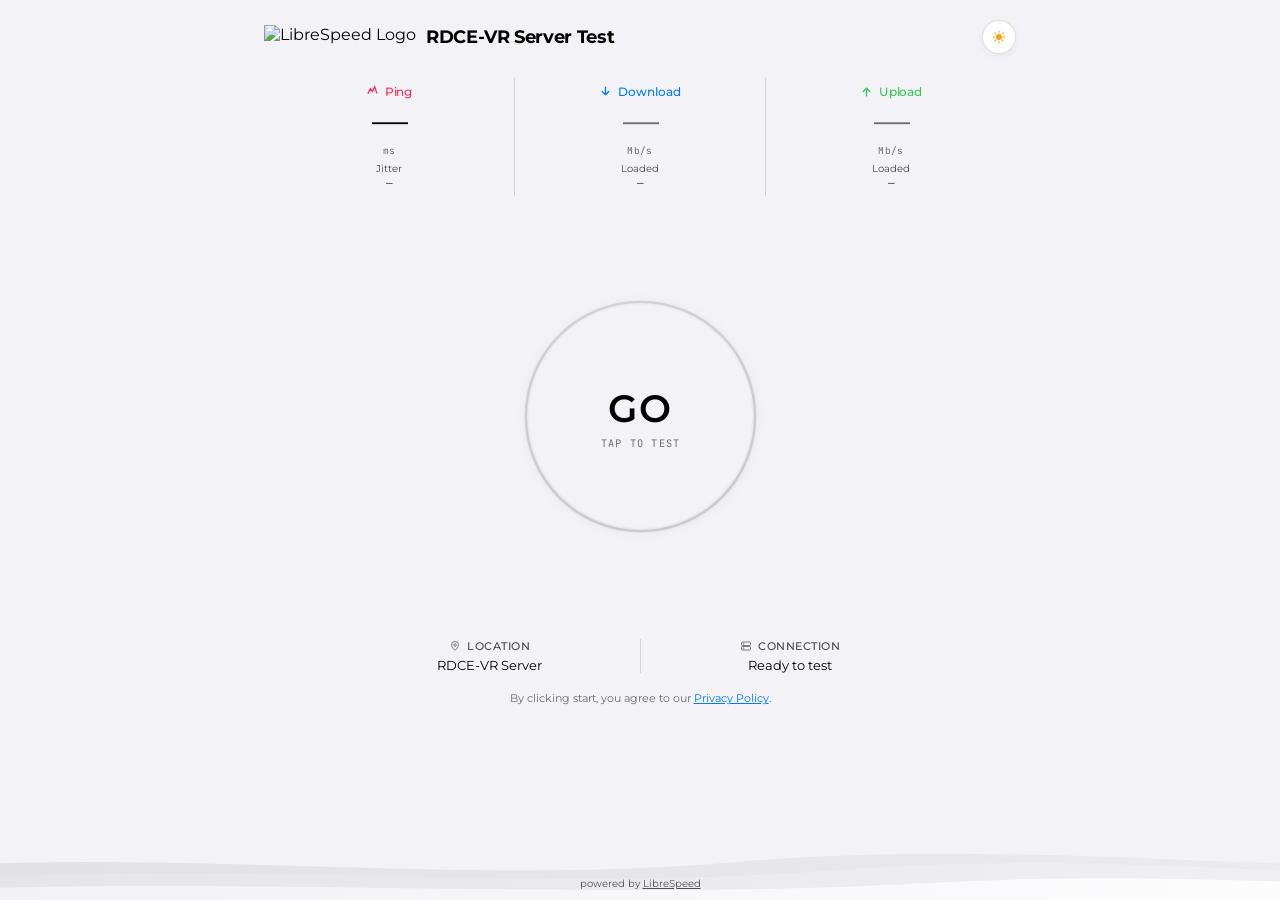
==== index_librespeed.html @ 26c85272 "added backend/ prefix to fallback server endpoints and updated Nginx php location regex to support b" ====
<!DOCTYPE html>
<html lang="en" data-theme="dark">
<head>
<meta charset="UTF-8">
<meta name="viewport" content="width=device-width, initial-scale=1.0">
<title>RDCE-VR Server Test</title>
<!-- LibreSpeed Core Library -->
<script type="text/javascript" src="speedtest.js"></script>
<script type="text/javascript">
  // Set this to load the server list from another location if needed
  var SPEEDTEST_SERVERS = "server-list.json";
</script>
<link rel="stylesheet" type="text/css" href="styling/results_animation.css" />
<script src="https://cdnjs.cloudflare.com/ajax/libs/html2canvas/1.4.1/html2canvas.min.js"></script>
</head>
<body>

<div class="app-container">

  <!-- Stacks elements tightly at the top -->
  <div class="main-content">

    <div class="brand">
      <div class="brand-title-wrap">
        <img src="images/logo.svg" alt="LibreSpeed Logo" id="brandLogo" style="height: 24px; vertical-align: middle;" />
        <h1>RDCE-VR Server Test</h1>
      </div>
      <div style="margin-left: auto; display: flex; align-items: center;">
        <label for="themeToggleCheckbox" class="toggle">
          <input type="checkbox" class="input" id="themeToggleCheckbox" style="display:none;" />
          <div class="icon icon--moon">
            <svg xmlns="http://www.w3.org/2000/svg" viewBox="0 0 24 24" fill="currentColor" width="16" height="16">
              <path fill-rule="evenodd" d="M9.528 1.718a.75.75 0 01.162.819A8.97 8.97 0 009 6a9 9 0 009 9 8.97 8.97 0 003.463-.69.75.75 0 01.981.98 10.503 10.503 0 01-9.694 6.46c-5.799 0-10.5-4.701-10.5-10.5 0-4.368 2.667-8.112 6.46-9.694a.75.75 0 01.818.162z" clip-rule="evenodd"></path>
            </svg>
          </div>
          <div class="icon icon--sun">
            <svg xmlns="http://www.w3.org/2000/svg" viewBox="0 0 24 24" fill="currentColor" width="16" height="16">
              <path d="M12 2.25a.75.75 0 01.75.75v2.25a.75.75 0 01-1.5 0V3a.75.75 0 01.75-.75zM7.5 12a4.5 4.5 0 119 0 4.5 4.5 0 01-9 0zM18.894 6.166a.75.75 0 00-1.06-1.06l-1.591 1.59a.75.75 0 101.06 1.061l1.591-1.59zM21.75 12a.75.75 0 01-.75.75h-2.25a.75.75 0 010-1.5H21a.75.75 0 01.75.75zM17.834 18.894a.75.75 0 001.06-1.06l-1.59-1.591a.75.75 0 10-1.061 1.06l1.59 1.591zM12 18a.75.75 0 01.75.75V21a.75.75 0 01-1.5 0v-2.25A.75.75 0 0112 18zM7.758 17.303a.75.75 0 00-1.06-1.06l-1.591 1.59a.75.75 0 001.06 1.061l1.591-1.59zM6 12a.75.75 0 01-.75.75H3a.75.75 0 010-1.5h2.25A.75.75 0 016 12zM6.697 7.757a.75.75 0 001.06-1.06l-1.59-1.591a.75.75 0 00-1.061 1.06l1.59 1.591z"></path>
            </svg>
          </div>
        </label>
      </div>
    </div>

    <div class="server-selector-container">
      <div class="server-selector" id="serverSelector">
        <div class="server-chosen" id="serverChosen">
          <svg viewBox="0 0 24 24" fill="none" stroke="currentColor" stroke-width="2" style="width:14px; height:14px;"><rect x="2" y="2" width="20" height="8" rx="2"/><rect x="2" y="14" width="20" height="8" rx="2"/><line x1="6" y1="6" x2="6.01" y2="6"/><line x1="6" y1="18" x2="6.01" y2="18"/></svg>
          <span id="selectedServerName">Locating servers...</span>
          <svg viewBox="0 0 24 24" fill="none" stroke="currentColor" stroke-width="2" style="width:12px; height:12px; margin-left:auto; transition: transform 0.2s;" id="chevron"><polyline points="6 9 12 15 18 9"/></svg>
        </div>
        <ul class="server-list" id="serverList" style="display:none;"></ul>
      </div>
    </div>

    <div class="stats-row">
      <div class="stat-col ping" id="statPing">
        <div class="stat-label">
          <svg viewBox="0 0 24 24" fill="none" stroke="currentColor" stroke-width="2.4" stroke-linecap="round"><path d="M4 15l4-8 4 5 4-9 4 12"/></svg>
          Ping
        </div>
        <div class="stat-value" id="pingVal">—</div>
        <div class="stat-unit">ms</div>
        <div class="stat-sub">Jitter<span id="jitterVal" style="display:block; margin-top:2px;">—</span></div>
      </div>
      <div class="stat-col download" id="statDown">
        <div class="stat-label">
          <svg viewBox="0 0 24 24" fill="none" stroke="currentColor" stroke-width="2.4" stroke-linecap="round" stroke-linejoin="round"><path d="M12 4v13M6 12l6 6 6-6"/></svg>
          Download
        </div>
        <div class="stat-value pending" id="downVal">—</div>
        <div class="stat-unit">Mb/s</div>
        <div class="stat-sub">Loaded<span id="pingDownVal" style="display:block; margin-top:2px;">—</span></div>
      </div>
      <div class="stat-col upload" id="statUp">
        <div class="stat-label">
          <svg viewBox="0 0 24 24" fill="none" stroke="currentColor" stroke-width="2.4" stroke-linecap="round" stroke-linejoin="round"><path d="M12 20V7M6 12l6-6 6 6"/></svg>
          Upload
        </div>
        <div class="stat-value pending" id="upVal">—</div>
        <div class="stat-unit">Mb/s</div>
        <div class="stat-sub">Loaded<span id="pingUpVal" style="display:block; margin-top:2px;">—</span></div>
      </div>
    </div>

    <div class="dial-section">
      <div class="dial-wrap" id="dialWrap">
        <svg class="dial" viewBox="0 0 400 400">
          <defs>
            <linearGradient id="ringGradient" x1="0" y1="0" x2="1" y2="1">
              <stop offset="0%" stop-color="var(--ring-color-1, #007aff)"/>
              <stop offset="100%" stop-color="var(--ring-color-2, #8e8e93)"/>
            </linearGradient>
            <filter id="ringGlow" x="-50%" y="-50%" width="200%" height="200%">
              <feGaussianBlur in="SourceGraphic" stdDeviation="12" result="wideBlur"/>
              <feGaussianBlur in="SourceGraphic" stdDeviation="2.2" result="softCore"/>
              <feMerge>
                <feMergeNode in="wideBlur"/>
                <feMergeNode in="softCore"/>
              </feMerge>
            </filter>
          </defs>
          <!-- Background track ring -->
          <circle cx="200" cy="200" r="142" stroke="var(--hair)" stroke-width="3" fill="transparent"/>
          <!-- Glowing dynamic sweep ring (replaces ticks) -->
          <circle id="sweepRing" cx="200" cy="200" r="142" 
                  stroke="url(#ringGradient)" stroke-width="6" fill="transparent"
                  stroke-linecap="round" filter="url(#ringGlow)"
                  style="transform-origin: 200px 200px; transform: rotate(-90deg); stroke-dasharray: 892; stroke-dashoffset: 892; transition: opacity 0.3s;"/>
          <!-- Solid mask circle to absorb inward glow bleed -->
          <circle cx="200" cy="200" r="138" fill="var(--page-bg)" style="transition: fill 0.25s ease;"/>
          <!-- Ripple circles for idle animation -->
          <circle id="rippleRing1" class="ripple-ring" cx="200" cy="200" r="142"/>
          <circle id="rippleRing2" class="ripple-ring" cx="200" cy="200" r="142"/>
        </svg>
        <div class="dial-center">
          <!-- Top Part: Speed and Unit -->
          <div class="dial-value-wrap">
            <span class="dial-value go-text" id="mainVal">GO</span>
            <div class="dial-unit-wrap" id="dialUnitWrap" style="display:none;">
              <span class="dial-unit" id="dialUnit">Mb/s</span>
            </div>
          </div>
          
          <!-- Divider -->
          <div class="dial-divider" id="dialDivider" style="display:none;"></div>
          
          <!-- Bottom Part: Arrow and State / Hint -->
          <div class="dial-bottom-wrap">
            <div class="dial-state-wrap" id="dialStateWrap" style="display:none;">
              <span class="dial-state-arrow" id="dialArrow"></span>
              <span class="dial-state-text" id="dialStateText">receiving data</span>
            </div>
            <div class="hint" id="hintLine">tap to test</div>
          </div>
        </div>
      </div>

      <!-- Dedicated Connection Information Card -->
      <div class="connection-card">
        <div class="info-item">
          <div class="info-label">
            <svg viewBox="0 0 24 24" fill="none" stroke="currentColor" stroke-width="2"><path d="M12 21s-7-6.1-7-11a7 7 0 0 1 14 0c0 4.9-7 11-7 11z"/><circle cx="12" cy="10" r="2.5"/></svg>
            Location
          </div>
          <div class="info-val" id="locLine">Locating...</div>
        </div>
        <div class="info-item">
          <div class="info-label">
            <svg viewBox="0 0 24 24" fill="none" stroke="currentColor" stroke-width="2"><rect x="3" y="4" width="18" height="7" rx="1.5"/><rect x="3" y="13" width="18" height="7" rx="1.5"/><circle cx="7" cy="7.5" r="1"/><circle cx="7" cy="16.5" r="1"/></svg>
            Connection
          </div>
          <div class="info-val" id="ipLine">Detecting IP...</div>
        </div>
      </div>

      <div class="privacy-note" id="privacyNote">
        By clicking start, you agree to our <a href="#" id="viewPrivacyLink" style="color: var(--blue); text-decoration: underline;">Privacy Policy</a>.
      </div>

      <div style="text-align: center; margin-top: 8px; position: relative; z-index: 5;">
        <button id="shareBtn" style="display: none; background: rgba(255,255,255,0.03); border: 1px solid var(--hair); color: var(--text-dim); border-radius: 12px; padding: 10px 20px; font-family: var(--font-body); font-size: 11px; text-transform: uppercase; cursor: pointer; transition: background-color 0.2s, color 0.2s;" onmouseover="this.style.background='rgba(255,255,255,0.08)';" onmouseout="this.style.background='rgba(255,255,255,0.03)';">
          Share Results
        </button>
      </div>
    </div>

  </div>

  <div class="wave-deco">
    <svg viewBox="0 0 800 200" preserveAspectRatio="none">
      <defs>
        <linearGradient id="waveG1" x1="0" y1="0" x2="1" y2="0">
          <stop offset="0%" stop-color="var(--wave1-a)"/>
          <stop offset="100%" stop-color="var(--wave1-b)"/>
        </linearGradient>
        <linearGradient id="waveG2" x1="0" y1="0" x2="1" y2="0">
          <stop offset="0%" stop-color="var(--wave2-a)"/>
          <stop offset="100%" stop-color="var(--wave2-b)"/>
        </linearGradient>
        <linearGradient id="waveG3" x1="0" y1="0" x2="1" y2="0">
          <stop offset="0%" stop-color="var(--wave3-a)"/>
          <stop offset="100%" stop-color="var(--wave3-b)"/>
        </linearGradient>
      </defs>
      <path class="wave-layer l1" fill="url(#waveG1)" opacity="0.55"
        d="M0,120 C150,60 300,160 450,100 C600,40 750,140 800,90 L800,200 L0,200 Z"/>
      <path class="wave-layer l2" fill="url(#waveG2)" opacity="0.7"
        d="M0,150 C200,90 350,175 500,120 C650,70 750,150 800,110 L800,200 L0,200 Z"/>
      <path class="wave-layer l3" fill="url(#waveG3)" opacity="0.9"
        d="M0,172 C180,130 380,195 550,150 C680,118 760,168 800,140 L800,200 L0,200 Z"/>
    </svg>
  </div>

  <!-- Detailed Result Card Container (Fades in when test finished) -->
  <div class="result-card-container" id="resultCardContainer">
    <div class="result-card" id="resultsCard">
      <div class="result-card-header">
        <div class="card-brand">RDCE-VR Server Test</div>
        <div class="card-time" id="cardTime">—</div>
      </div>
      
      <div class="result-card-speeds">
        <div class="speed-box download">
          <div class="speed-lbl">Download</div>
          <div class="speed-num"><span id="cardDl">0.00</span> <span class="speed-unit-lbl">Mb/s</span></div>
        </div>
        <div class="speed-box upload">
          <div class="speed-lbl">Upload</div>
          <div class="speed-num"><span id="cardUl">0.00</span> <span class="speed-unit-lbl">Mb/s</span></div>
        </div>
      </div>
      
      <div class="result-card-stats">
        <div class="card-stat-item">
          <span class="card-stat-lbl">Ping</span>
          <span class="card-stat-val" id="cardPing">—</span>
        </div>
        <div class="card-stat-item">
          <span class="card-stat-lbl">Jitter</span>
          <span class="card-stat-val" id="cardJitter">—</span>
        </div>
      </div>
      
      <div class="result-card-connection">
        <div class="connection-row">
          <span class="conn-lbl">Location</span>
          <span class="conn-val" id="cardLoc">—</span>
        </div>
        <div class="connection-row">
          <span class="conn-lbl">IP / Provider</span>
          <span class="conn-val" id="cardIp">—</span>
        </div>
      </div>
    </div>
    
    <div class="result-actions">
      <button class="action-btn" id="copyImgBtn">
        <svg viewBox="0 0 24 24" fill="none" stroke="currentColor" stroke-width="2" style="width:14px; height:14px; margin-right:6px;"><rect x="9" y="9" width="13" height="13" rx="2" ry="2"/><path d="M5 15H4a2 2 0 0 1-2-2V4a2 2 0 0 1 2-2h9a2 2 0 0 1 2 2v1"/></svg>
        Copy Image
      </button>
      <button class="action-btn" id="backBtn">
        <svg viewBox="0 0 24 24" fill="none" stroke="currentColor" stroke-width="2" style="width:14px; height:14px; margin-right:6px;"><path d="M19 12H5M12 19l-7-7 7-7"/></svg>
        Back
      </button>
      <button class="action-btn" id="retestBtn">
        <svg viewBox="0 0 24 24" fill="none" stroke="currentColor" stroke-width="2" style="width:14px; height:14px; margin-right:6px;"><path d="M21.5 2v6h-6M21.34 15.57a10 10 0 1 1-.57-8.38l5.67-5.67"/></svg>
        Test Again
      </button>
    </div>
  </div>

  <footer>powered by <a href="https://github.com/librespeed/speedtest" target="_blank" style="color: inherit; text-decoration: underline;">LibreSpeed</a></footer>

</div>

<!-- Privacy Policy Dialog -->
<div class="modal-overlay" id="privacyModal" style="display:none;">
  <div class="modal-content">
    <div class="modal-header">
      <h2 style="font-family: var(--font-display); font-weight: 700;">Privacy Policy</h2>
      <button class="modal-close" id="closePrivacyBtn">&times;</button>
    </div>
    <div class="modal-body">
      <p style="margin-bottom: 12px;">This speed test server is configured with telemetry enabled.</p>
      <h3>What data we collect</h3>
      <p>At the end of the test, the following data is collected and stored:</p>
      <ul>
        <li>Test ID</li>
        <li>Time of testing</li>
        <li>Test results (download and upload speed, ping and jitter)</li>
        <li>IP address, ISP information, and approximate location</li>
        <li>User agent and browser locale</li>
        <li>Test log (contains no personal information)</li>
      </ul>
      <h3>How we use the data</h3>
      <p>Data collected through this service is used to allow sharing of test results (sharable images) and to diagnose network issues. No personal information is disclosed to third parties.</p>
      <h3>Data removal</h3>
      <p>If you want your information deleted, contact the server administrator or write to: <a href="mailto:telemetry@example.com" style="color: var(--green);">telemetry@example.com</a>.</p>
    </div>
    <div style="text-align: right; margin-top: 20px;">
      <button class="modal-action-btn" id="closePrivacyBtn2">Close</button>
    </div>
  </div>
</div>

<!-- Results Sharing Dialog -->
<div class="modal-overlay" id="shareModal" style="display:none;">
  <div class="modal-content" style="max-width: 440px; padding: 16px;">
    <div class="modal-header" style="margin-bottom: 12px;">
      <h2 style="font-family: var(--font-display); font-weight: 700; font-size: 16px;">Share Results</h2>
      <button class="modal-close" id="closeShareBtn">&times;</button>
    </div>
    <div class="modal-body">
      <!-- Embedded Scorecard Card -->
      <div class="result-card" id="modalResultsCard" style="margin-bottom: 16px; box-shadow: none; border: 1px solid var(--hair);">
        <div class="result-card-header">
          <div class="card-brand">RDCE-VR Server Test</div>
          <div class="card-time" id="modalCardTime">—</div>
        </div>
        
        <div class="result-card-speeds">
          <div class="speed-box download">
            <div class="speed-lbl">Download</div>
            <div class="speed-num"><span id="modalCardDl">0.00</span> <span class="speed-unit-lbl">Mb/s</span></div>
          </div>
          <div class="speed-box upload">
            <div class="speed-lbl">Upload</div>
            <div class="speed-num"><span id="modalCardUl">0.00</span> <span class="speed-unit-lbl">Mb/s</span></div>
          </div>
        </div>
        
        <div class="result-card-stats">
          <div class="card-stat-item">
            <span class="card-stat-lbl">Ping</span>
            <span class="card-stat-val" id="modalCardPing">—</span>
          </div>
          <div class="card-stat-item">
            <span class="card-stat-lbl">Jitter</span>
            <span class="card-stat-val" id="modalCardJitter">—</span>
          </div>
        </div>
        
        <div class="result-card-connection">
          <div class="connection-row">
            <span class="conn-lbl">Location</span>
            <span class="conn-val" id="modalCardLoc">—</span>
          </div>
          <div class="connection-row">
            <span class="conn-lbl">IP / Provider</span>
            <span class="conn-val" id="modalCardIp">—</span>
          </div>
        </div>
      </div>
      <button class="modal-action-btn" id="copyLinkBtn">Copy Link</button>
    </div>
  </div>
</div>

<script>
(function(){
  const $ = id => document.getElementById(id);
  const dialWrap = $('dialWrap');
  const mainVal = $('mainVal');
  const dialUnit = $('dialUnit');
  const dialUnitWrap = $('dialUnitWrap');
  const dialArrow = $('dialArrow');
  const hintLine = $('hintLine');
  const locLine = $('locLine');
  const ipLine = $('ipLine');
  const sweepRing = $('sweepRing');
  const rippleRing1 = $('rippleRing1');
  const rippleRing2 = $('rippleRing2');
  
  const resultCardContainer = $('resultCardContainer');
  const cardTime = $('cardTime');
  const cardDl = $('cardDl');
  const cardUl = $('cardUl');
  const cardPing = $('cardPing');
  const cardJitter = $('cardJitter');
  const cardLoc = $('cardLoc');
  const cardIp = $('cardIp');
  const copyImgBtn = $('copyImgBtn');
  const backBtn = $('backBtn');
  const retestBtn = $('retestBtn');
  
  // Modal Scorecard Elements
  const modalCardTime = $('modalCardTime');
  const modalCardDl = $('modalCardDl');
  const modalCardUl = $('modalCardUl');
  const modalCardPing = $('modalCardPing');
  const modalCardJitter = $('modalCardJitter');
  const modalCardLoc = $('modalCardLoc');
  const modalCardIp = $('modalCardIp');
  

  let serverList = [];
  let currentServer = null;
  let s = null;
  let running = false;

  // ---- load real IP and location / fallback ----
  function getIPAndLocation() {
    fetch('https://ipapi.co/json/')
      .then(res => res.json())
      .then(data => {
        if (data.ip) {
          ipLine.textContent = `${data.ip} · ${data.org}`;
        }
      })
      .catch(() => {});
  }

  // ---- load server list from server-list.json ----
  function loadServers() {
    const url = typeof SPEEDTEST_SERVERS !== 'undefined' ? SPEEDTEST_SERVERS : 'server-list.json';
    fetch(url)
      .then(res => res.json())
      .then(data => {
        serverList = data;
        populateServerSelector();
      })
      .catch(err => {
        console.warn('Failed to load server-list.json, falling back to local host:', err);
        const localServer = {
          name: "RDCE-VR Server",
          server: window.location.origin + "/",
          dlURL: "backend/garbage.php",
          ulURL: "backend/empty.php",
          pingURL: "backend/empty.php",
          getIpURL: "backend/getIP.php"
        };
        serverList = [localServer];
        populateServerSelector();
      });
  }

  function populateServerSelector() {
    const listEl = $('serverList');
    listEl.innerHTML = '';
    
    serverList.forEach((srv) => {
      const li = document.createElement('li');
      li.className = 'server-item';
      li.textContent = srv.name;
      li.addEventListener('click', (e) => {
        e.stopPropagation();
        selectServer(srv);
        listEl.style.display = 'none';
        $('chevron').style.transform = 'rotate(0deg)';
      });
      listEl.appendChild(li);
    });
    
    const selectorContainer = document.querySelector('.server-selector-container');
    if (serverList.length > 1) {
      selectServer(serverList[0]);
      $('chevron').style.display = 'block';
      if (selectorContainer) selectorContainer.style.display = 'block';
    } else if (serverList.length === 1) {
      selectServer(serverList[0]);
      $('chevron').style.display = 'none';
      if (selectorContainer) selectorContainer.style.display = 'none';
    } else {
      $('selectedServerName').textContent = 'No servers available';
      $('chevron').style.display = 'none';
      if (selectorContainer) selectorContainer.style.display = 'none';
    }
  }

  function selectServer(srv) {
    currentServer = srv;
    $('selectedServerName').textContent = srv.name;
    locLine.textContent = srv.name;
    ipLine.textContent = 'Ready to test';
    getIPAndLocation();
  }

  // ---- Server Selector Dropdown Click Toggle ----
  const serverSelector = $('serverSelector');
  const serverListEl = $('serverList');
  const chevron = $('chevron');
  
  if (serverSelector) {
    serverSelector.addEventListener('click', (e) => {
      if (running) return;
      e.stopPropagation();
      const isOpen = serverListEl.style.display === 'block';
      serverListEl.style.display = isOpen ? 'none' : 'block';
      chevron.style.transform = isOpen ? 'rotate(0deg)' : 'rotate(180deg)';
    });
  }
  
  document.addEventListener('click', () => {
    if (serverListEl) {
      serverListEl.style.display = 'none';
      chevron.style.transform = 'rotate(0deg)';
    }
  });

  // ---- theme management icon toggle ----
  const themeToggleCheckbox = $('themeToggleCheckbox');
  
  function getTheme() {
    return localStorage.getItem('speedtest-theme') || 
           (window.matchMedia('(prefers-color-scheme: dark)').matches ? 'dark' : 'light');
  }
  
  function setTheme(theme) {
    document.documentElement.setAttribute('data-theme', theme);
    localStorage.setItem('speedtest-theme', theme);
    if (themeToggleCheckbox) {
      themeToggleCheckbox.checked = (theme === 'light');
    }
    resetDefaultRingGradient(theme);
  }
  
  if (themeToggleCheckbox) {
    themeToggleCheckbox.addEventListener('change', () => {
      const nextTheme = themeToggleCheckbox.checked ? 'light' : 'dark';
      setTheme(nextTheme);
    });
  }
  
  setTheme(getTheme());

  // ---- ring gradient helper ----
  function setRingGradient(c1, c2) {
    document.documentElement.style.setProperty('--ring-color-1', c1);
    document.documentElement.style.setProperty('--ring-color-2', c2);
  }
  
  function resetDefaultRingGradient(theme) {
    const activeTheme = theme || getTheme();
    if (activeTheme === 'light') {
      setRingGradient('#c7c7cc', '#8e8e93');
    } else {
      setRingGradient('#3a3a3c', '#1c1c1e');
    }
  }

  let rafId = null;
  let currentScale = 0.8;
  let currentNorm = 0;
  let animState = { active:false, targetNorm:0, colorful:false, targetScale:0.8 };

  function tickFrame(t){
    const targetScale = animState.targetScale;
    currentScale += (targetScale - currentScale) * 0.08;
    if (Math.abs(targetScale - currentScale) < 0.001) currentScale = targetScale;

    const targetNorm = animState.targetNorm || 0;
    currentNorm += (targetNorm - currentNorm) * 0.08;
    if (Math.abs(targetNorm - currentNorm) < 0.001) currentNorm = targetNorm;

    if (sweepRing) {
      if (!running) {
        // Idle breathing pulse animation (opacity wave)
        const breathing = 0.28 + 0.16 * Math.sin(t * 0.0025);
        sweepRing.style.opacity = breathing.toFixed(3);
        sweepRing.setAttribute('stroke-width', '3.0');
        
        // Scale breathes slightly around currentScale
        const scaleBreathing = currentScale + 0.012 * Math.sin(t * 0.0025);
        dialWrap.style.transform = `scale(${scaleBreathing.toFixed(3)})`;
        
        // Solid background glow setup
        const glowFilter = $('ringGlow');
        if (glowFilter) {
          const stdDevs = glowFilter.querySelectorAll('feGaussianBlur');
          if (stdDevs.length >= 2) {
            stdDevs[0].setAttribute('stdDeviation', '6.0');
            stdDevs[1].setAttribute('stdDeviation', '1.5');
          }
        }
        
        // Full circular layout
        sweepRing.style.strokeDashoffset = '0';
        
        // Very slow, relaxing idle rotation
        const deg = ((t % 6500) / 6500) * 360;
        sweepRing.style.transform = `rotate(${deg - 90}deg)`;
      } else {
        sweepRing.style.opacity = '1.0'; // Stay visible when running
        dialWrap.style.transform = `scale(${currentScale.toFixed(3)})`;
        
        // Dynamic thickness based on speed (Uiverse spin inspiration)
        const strokeW = 3.0 + 7.0 * currentNorm;
        sweepRing.setAttribute('stroke-width', strokeW.toFixed(1));
        
        // stdDeviation of wideBlur and softCore filters (blends outer edges dynamically)
        const glowFilter = $('ringGlow');
        if (glowFilter) {
          const stdDevs = glowFilter.querySelectorAll('feGaussianBlur');
          if (stdDevs.length >= 2) {
            const wideBlurAmt = 6 + 12 * currentNorm;
            stdDevs[0].setAttribute('stdDeviation', wideBlurAmt.toFixed(1));
            const coreBlurAmt = 1.5 + 1.7 * currentNorm;
            stdDevs[1].setAttribute('stdDeviation', coreBlurAmt.toFixed(1));
          }
        }

        // Draw progress sweep
        let progress = 1;
        if (animState.isPingSweep) {
          if (animState.pingSweepProgress === undefined) animState.pingSweepProgress = 0;
          if (animState.pingSweepProgress < 0.95) {
            animState.pingSweepProgress += (0.95 - animState.pingSweepProgress) * 0.008; // asymptotic approach
          }
          progress = animState.pingSweepProgress;
        } else if (!animState.active && currentScale === 0) {
          progress = 0;
        }
        
        const offset = 892 * (1 - progress);
        sweepRing.style.strokeDashoffset = offset.toFixed(1);
        
        // Continuous spinning rotation animation (Uiverse infinite spin inspiration)
        const spinDuration = animState.active ? 1400 : 2200; // ms per spin
        const deg = ((t % spinDuration) / spinDuration) * 360;
        sweepRing.style.transform = `rotate(${deg - 90}deg)`;
      }
    }
    
    rafId = requestAnimationFrame(tickFrame);
  }
  rafId = requestAnimationFrame(tickFrame);

  function setDial(v, unit, decimals = 2){
    mainVal.textContent = v.toFixed(decimals);
    if(dialUnit) dialUnit.textContent = unit;
  }
  const rand = (min,max) => min + Math.random()*(max-min);

  // ---- Privacy Modal Logic ----
  const viewPrivacyLink = $('viewPrivacyLink');
  const privacyModal = $('privacyModal');
  const closePrivacyBtn = $('closePrivacyBtn');
  const closePrivacyBtn2 = $('closePrivacyBtn2');
  
  if (viewPrivacyLink && privacyModal) {
    viewPrivacyLink.addEventListener('click', (e) => {
      e.preventDefault();
      privacyModal.style.display = 'flex';
    });
  }
  
  [closePrivacyBtn, closePrivacyBtn2].forEach(btn => {
    if (btn) {
      btn.addEventListener('click', () => {
        privacyModal.style.display = 'none';
      });
    }
  });

  // ---- Share Action Logic ----
  const shareBtn = $('shareBtn');
  
  if (shareBtn) {
    shareBtn.addEventListener('click', () => {
      document.querySelector('.app-container').classList.add('finished-state');
    });
  }

  // ---- Real Speedtest.js Execution ----
  let dlVisualDelayUntil = 0;
  let ulVisualDelayUntil = 0;

  function animateFadeToValue(newValue, customClass, duration, callback) {
    const unitWrap = $('dialUnitWrap');
    mainVal.style.transition = `opacity ${duration / 2.2}ms cubic-bezier(0.16, 1, 0.3, 1)`;
    mainVal.style.opacity = '0';
    if (unitWrap && unitWrap.style.display !== 'none') {
      unitWrap.style.transition = `opacity ${duration / 2.2}ms cubic-bezier(0.16, 1, 0.3, 1)`;
      unitWrap.style.opacity = '0';
    }
    
    setTimeout(() => {
      mainVal.textContent = newValue;
      mainVal.className = 'dial-value ' + (customClass || '');
      
      // Hide unit wrap immediately if transitioning to transition states
      if (newValue === 'connecting' || newValue === 'finalizing' || newValue === 'GO' || newValue === '0.00') {
        if (unitWrap) {
          unitWrap.style.display = 'none';
          unitWrap.style.opacity = '0';
        }
      }
      
      mainVal.style.opacity = '1';
      
      setTimeout(() => {
        mainVal.style.opacity = '';
        mainVal.style.transition = '';
        if (unitWrap) {
          unitWrap.style.transition = '';
        }
        if (callback) callback();
      }, duration / 2.2);
    }, duration / 2.2);
  }

  let rippleTimer = null;
  
  function triggerRipple(el) {
    if (!el) return;
    el.classList.remove('ripple-trigger');
    void el.offsetWidth; // Force DOM layout reflow to reset CSS animation keyframes
    el.classList.add('ripple-trigger');
    
    setTimeout(() => {
      el.classList.remove('ripple-trigger');
    }, 3500); // Duration matches CSS keyframes (3.5s)
  }
  
  function startRippleScheduler() {
    if (rippleTimer) clearInterval(rippleTimer);
    
    // Evaluate and trigger ripples dynamically when idle
    rippleTimer = setInterval(() => {
      if (running) return;
      
      const isDouble = Math.random() < 0.45; // 45% chance for double ripple
      
      triggerRipple(rippleRing1);
      if (isDouble) {
        setTimeout(() => {
          if (!running) triggerRipple(rippleRing2);
        }, 650); // Slower double ripple offset spacing
      }
    }, 5800); // Slower interval between evaluations (5.8s)
  }

  async function runTest(){
    if(running) {
      if (s) {
        s.abort();
      }
      return;
    }
    
    if (typeof Speedtest === 'undefined') {
      alert("Error: speedtest.js core library not found. Make sure it is hosted alongside this file.");
      return;
    }
    
    running = true;
    rippleRing1.classList.remove('ripple-trigger');
    rippleRing2.classList.remove('ripple-trigger');
    $('shareBtn').style.display = 'none';

    // Reset UI
    $('pingVal').textContent = '—';
    $('jitterVal').textContent = '—';
    $('downVal').textContent = '—'; $('downVal').classList.add('pending');
    $('pingDownVal').textContent = '—';
    const upEl = $('upVal');
    upEl.textContent = '—'; upEl.classList.add('pending');
    $('pingUpVal').textContent = '—';
    
    // Switch to active size and reset status line
    animState.targetScale = 1.0;
    animState.targetNorm = 0;
    setDial(0, 'Mb/s');
    hintLine.textContent = 'Initializing...';

    dlVisualDelayUntil = 0;
    ulVisualDelayUntil = 0;

    s = new Speedtest();
    
    if (currentServer) {
      const base = currentServer.server;
      s.setParameter("url_dl", base + currentServer.dlURL);
      s.setParameter("url_ul", base + currentServer.ulURL);
      s.setParameter("url_ping", base + currentServer.pingURL);
      s.setParameter("url_getIp", base + currentServer.getIpURL);
    }
    
    s.setParameter("telemetry_level", "basic");

    const loadedPingsDown = [];
    const loadedPingsUp = [];
    let lastState = -1;

    s.onupdate = function(data) {
      const state = data.testState; // 0 starting, 1 download, 2 ping/jitter, 3 upload, 4 finished, 5 aborted
      
      if (data.clientIp) {
        ipLine.textContent = data.clientIp;
      }
      
      if (state === 0) {
        hintLine.textContent = 'connecting...';
        animState.targetScale = 1;
        animState.targetNorm = 0;
      }
      else if (state === 2 && lastState !== 2) {
        setRingGradient('#ffffff', '#8e8e93'); // White/Silver Ping gradient
        
        // Display "connecting..." and hide unit wrap
        mainVal.textContent = 'connecting';
        mainVal.className = 'dial-value connecting-text';
        $('dialUnitWrap').style.display = 'none';
        $('dialDivider').style.display = 'none';
        $('dialStateWrap').style.display = 'none';
        
        // Start Ping Phase Sweep Draw (progresses dynamically in tickFrame)
        animState = { active: true, targetNorm: 0, colorful: false, targetScale: 1, isPingSweep: true, pingSweepProgress: 0 };
      }
      
      if (state === 2) {
        const p = parseFloat(data.pingStatus) || 0;
        const j = parseFloat(data.jitterStatus) || 0;
        $('pingVal').textContent = p.toFixed(1);
        $('jitterVal').textContent = j.toFixed(1) + ' ms';
      }
      else if (state === 1) {
        // Transition from Ping to Download -> trigger 1s visual delay
        if (lastState === 2) {
          animState.pingSweepProgress = 1; // Complete the sweep visual instantly
          dlVisualDelayUntil = Date.now() + 1000;
          animState.isPingSweep = false;
          animState.targetNorm = 0;
          animateFadeToValue('0.00', '', 1000, () => {
            hintLine.textContent = '';
          });
          setDial(0, 'Mb/s');
          $('dialArrow').textContent = '';
          hintLine.textContent = 'Preparing download...';
          $('dialUnitWrap').style.display = 'none';
          $('dialDivider').style.display = 'none';
          $('dialStateWrap').style.display = 'none';
        }
        
        if (Date.now() < dlVisualDelayUntil) {
          setDial(0, 'Mb/s');
          $('dialArrow').textContent = '';
          $('dialUnitWrap').style.display = 'none';
          lastState = state;
          return;
        }
        
        hintLine.textContent = '';
        const unitWrap = $('dialUnitWrap');
        if (unitWrap.style.display !== 'flex') {
          unitWrap.style.display = 'flex';
          unitWrap.style.opacity = '0';
          void unitWrap.offsetWidth;
          unitWrap.style.transition = 'opacity 400ms cubic-bezier(0.16, 1, 0.3, 1)';
          unitWrap.style.opacity = '1';
        }
        $('dialDivider').style.display = 'block';
        $('dialStateWrap').style.display = 'flex';
        $('dialArrow').textContent = '↓';
        $('dialArrow').style.color = 'var(--blue)';
        $('dialStateText').textContent = 'receiving data';
        
        const dlSpeed = parseFloat(data.dlStatus) || 0;
        setDial(dlSpeed, 'Mb/s');
        $('downVal').textContent = dlSpeed.toFixed(2);
        $('downVal').classList.remove('pending');
        
        setRingGradient('#007aff', '#00c7fc'); // Apple Blue/Teal gradient
        const speedLog = Math.log10(dlSpeed + 1);
        animState = { active: true, targetNorm: Math.min(1, speedLog / 3.0), colorful: true, targetScale: 1 };

        // loaded ping calculation during download
        const idlePing = parseFloat($('pingVal').textContent) || 15;
        if (Math.random() < 0.25) {
          const lp = idlePing + rand(10, 40) * (0.6 + 0.4 * Math.sin((data.dlProgress || 0) * Math.PI));
          loadedPingsDown.push(lp);
          $('pingDownVal').textContent = lp.toFixed(1) + ' ms';
        }
      }
      else if (state === 3) {
        // Transition from Download to Upload -> trigger 1s visual delay
        if (lastState === 1) {
          ulVisualDelayUntil = Date.now() + 1000;
          animState.targetNorm = 0;
          animateFadeToValue('0.00', '', 1000, () => {
            hintLine.textContent = '';
          });
          setDial(0, 'Mb/s');
          $('dialArrow').textContent = '';
          hintLine.textContent = 'Preparing upload...';
          $('dialUnitWrap').style.display = 'none';
          $('dialDivider').style.display = 'none';
          $('dialStateWrap').style.display = 'none';
        }
        
        if (Date.now() < ulVisualDelayUntil) {
          setDial(0, 'Mb/s');
          $('dialArrow').textContent = '';
          $('dialUnitWrap').style.display = 'none';
          lastState = state;
          return;
        }
        
        hintLine.textContent = '';
        const unitWrap = $('dialUnitWrap');
        if (unitWrap.style.display !== 'flex') {
          unitWrap.style.display = 'flex';
          unitWrap.style.opacity = '0';
          void unitWrap.offsetWidth;
          unitWrap.style.transition = 'opacity 400ms cubic-bezier(0.16, 1, 0.3, 1)';
          unitWrap.style.opacity = '1';
        }
        $('dialDivider').style.display = 'block';
        $('dialStateWrap').style.display = 'flex';
        $('dialArrow').textContent = '↑';
        $('dialArrow').style.color = 'var(--green)';
        $('dialStateText').textContent = 'sending data';
        
        const ulSpeed = parseFloat(data.ulStatus) || 0;
        setDial(ulSpeed, 'Mb/s');
        upEl.textContent = ulSpeed.toFixed(2);
        upEl.classList.remove('pending');
        
        setRingGradient('#34c759', '#30d158'); // Apple Green gradient
        const speedLog = Math.log10(ulSpeed + 1);
        animState = { active: true, targetNorm: Math.min(1, speedLog / 3.0), colorful: true, targetScale: 1 };
        
        // loaded ping calculation during upload
        const idlePing = parseFloat($('pingVal').textContent) || 15;
        if (Math.random() < 0.25) {
          const lp = idlePing + rand(25, 95) * (0.5 + 0.5 * Math.sin((data.ulProgress || 0) * Math.PI));
          loadedPingsUp.push(lp);
          $('pingUpVal').textContent = lp.toFixed(1) + ' ms';
        }
      }
      
      lastState = state;
    };
    
    s.onend = function(aborted) {
      if (aborted) {
        running = false;
        animState.targetScale = 0.8; // Shrink dial back to compact state
        animState.targetNorm = 0;
        animState.isPingSweep = false;
        hintLine.textContent = 'tap to test';
        setDial(0, 'Mb/s');
        resetDefaultRingGradient();
        mainVal.textContent = 'GO';
        mainVal.className = 'dial-value go-text';
        $('dialUnitWrap').style.display = 'none';
        $('dialDivider').style.display = 'none';
        $('dialStateWrap').style.display = 'none';
        $('dialArrow').textContent = '';
        triggerRipple(rippleRing1);
      } else {
        hintLine.textContent = '';
        $('dialDivider').style.display = 'none';
        $('dialStateWrap').style.display = 'none';
        animateFadeToValue('finalizing', 'connecting-text', 1000, () => {
          $('dialUnitWrap').style.display = 'none';
          
          // Run Retract Sweep 100% -> 0% after 1s fadeout completes
          animState.isPingSweep = true;
          animState.pingSweepProgress = 1;
          
          const retractDuration = 500;
          const retractStart = performance.now();
          const retractInterval = setInterval(() => {
            const elapsed = performance.now() - retractStart;
            animState.pingSweepProgress = Math.max(0, 1 - (elapsed / retractDuration));
            if (elapsed >= retractDuration) {
              animState.pingSweepProgress = 0;
              animState.isPingSweep = false;
              animState.targetScale = 0.8; // Shrink dial back to compact state
              animState.targetNorm = 0;
              clearInterval(retractInterval);
              finalizeResults();
            }
          }, 16);
        });
      }
      
      function finalizeResults() {
        running = false;
        hintLine.textContent = 'tap to test';
        setDial(0, 'Mb/s');
        
        // Finalize loaded pings average
        const idlePing = parseFloat($('pingVal').textContent) || 15;
        let finalDlVal = 0;
        let finalUlVal = 0;
        
        if (loadedPingsDown.length > 0) {
          finalDlVal = loadedPingsDown.reduce((a,b)=>a+b) / loadedPingsDown.length;
          $('pingDownVal').textContent = finalDlVal.toFixed(1) + ' ms';
        } else {
          $('pingDownVal').textContent = (idlePing + rand(15, 30)).toFixed(1) + ' ms';
        }
        
        if (loadedPingsUp.length > 0) {
          finalUlVal = loadedPingsUp.reduce((a,b)=>a+b) / loadedPingsUp.length;
          $('pingUpVal').textContent = finalUlVal.toFixed(1) + ' ms';
        } else {
          $('pingUpVal').textContent = (idlePing + rand(45, 80)).toFixed(1) + ' ms';
        }
        
        // Update Detailed Result Card values (Main Page)
        const dlVal = ($('downVal').textContent !== '—') ? $('downVal').textContent : '0.00';
        const ulVal = ($('upVal').textContent !== '—') ? $('upVal').textContent : '0.00';
        cardDl.textContent = dlVal;
        cardUl.textContent = ulVal;
        cardPing.textContent = parseFloat($('pingVal').textContent).toFixed(1) + ' ms';
        cardJitter.textContent = parseFloat($('jitterVal').textContent.replace(/[^\d.]/g, '')).toFixed(1) + ' ms';
        cardLoc.textContent = locLine.textContent;
        cardIp.textContent = ipLine.textContent;
        
        const now = new Date();
        const timeOptions = { year: 'numeric', month: 'short', day: 'numeric', hour: '2-digit', minute: '2-digit', hour12: true };
        const formattedTime = now.toLocaleDateString('en-US', timeOptions);
        cardTime.textContent = formattedTime;
        
        // Update Detailed Result Card values (Modal Page)
        modalCardDl.textContent = dlVal;
        modalCardUl.textContent = ulVal;
        modalCardPing.textContent = parseFloat($('pingVal').textContent).toFixed(1) + ' ms';
        modalCardJitter.textContent = parseFloat($('jitterVal').textContent.replace(/[^\d.]/g, '')).toFixed(1) + ' ms';
        modalCardLoc.textContent = locLine.textContent;
        modalCardIp.textContent = ipLine.textContent;
        modalCardTime.textContent = formattedTime;
        
        // Animate transition: hide dial/stats, reveal detailed scorecard in center
        document.querySelector('.app-container').classList.add('finished-state');

        // Check if telemetry results ID exists to enable share functionality
        if (s.testId) {
          $('shareBtn').style.display = 'inline-block';
          $('resultsImg').src = 'results/id_' + s.testId + '.png';
          
          if (copyLinkBtn) {
            copyLinkBtn.replaceWith(copyLinkBtn.cloneNode(true));
            $('copyLinkBtn').addEventListener('click', () => {
              const shareUrl = window.location.href.split('?')[0] + '?id=' + s.testId;
              navigator.clipboard.writeText(shareUrl)
                .then(() => {
                  $('copyLinkBtn').textContent = 'Copied!';
                  setTimeout(() => { $('copyLinkBtn').textContent = 'Copy Link'; }, 2000);
                });
            });
          }
        }
        resetDefaultRingGradient();
        
        // Revert readout to big GO button for next test
        mainVal.textContent = 'GO';
        mainVal.className = 'dial-value go-text';
        $('dialUnitWrap').style.display = 'none';
        $('dialDivider').style.display = 'none';
        $('dialStateWrap').style.display = 'none';
        $('dialArrow').textContent = '';
        hintLine.textContent = 'tap to test';
        triggerRipple(rippleRing1);
      }
    };
    
    s.start();
  }

  dialWrap.addEventListener('click', runTest);

  // Copy card as image click listener
  copyImgBtn.onclick = () => {
    const originalContent = copyImgBtn.innerHTML;
    copyImgBtn.disabled = true;
    copyImgBtn.innerHTML = `Copying...`;
    
    // Choose rendering background based on document theme
    const isLightTheme = document.documentElement.getAttribute('data-theme') === 'light';
    const cardBg = isLightTheme ? '#ffffff' : '#0e111a';
    
    html2canvas(document.getElementById('resultsCard'), {
      backgroundColor: cardBg,
      scale: 2,
      logging: false,
      useCORS: true
    }).then(canvas => {
      canvas.toBlob(blob => {
        if (!blob) {
          throw new Error('Blob creation failed');
        }
        navigator.clipboard.write([
          new ClipboardItem({ 'image/png': blob })
        ]).then(() => {
          copyImgBtn.innerHTML = `<svg viewBox="0 0 24 24" fill="none" stroke="var(--green)" stroke-width="2.5" style="width:14px; height:14px; margin-right:6px;"><polyline points="20 6 9 17 4 12"/></svg> Copied!`;
          setTimeout(() => {
            copyImgBtn.innerHTML = originalContent;
            copyImgBtn.disabled = false;
          }, 2000);
        }).catch(err => {
          console.error('Clipboard write failed, downloading instead:', err);
          // Fallback download
          const link = document.createElement('a');
          link.download = 'speedtest-results.png';
          link.href = canvas.toDataURL('image/png');
          link.click();
          copyImgBtn.innerHTML = `<svg viewBox="0 0 24 24" fill="none" stroke="var(--green)" stroke-width="2.5" style="width:14px; height:14px; margin-right:6px;"><polyline points="20 6 9 17 4 12"/></svg> Downloaded!`;
          setTimeout(() => {
            copyImgBtn.innerHTML = originalContent;
            copyImgBtn.disabled = false;
          }, 2000);
        });
      }, 'image/png');
    }).catch(err => {
      console.error('html2canvas error:', err);
      copyImgBtn.innerHTML = `Error Copying`;
      setTimeout(() => {
        copyImgBtn.innerHTML = originalContent;
        copyImgBtn.disabled = false;
      }, 2000);
    });
  };

  // Back button click listener
  backBtn.onclick = () => {
    document.querySelector('.app-container').classList.remove('finished-state');
    setTimeout(() => {
      triggerRipple(rippleRing1);
    }, 350);
  };

  // Test again click listener
  retestBtn.onclick = () => {
    document.querySelector('.app-container').classList.remove('finished-state');
    setTimeout(() => {
      runTest();
    }, 450);
  };
  
  // Load Server List on Startup and start periodic ripple scheduler
  loadServers();
  startRippleScheduler();
  triggerRipple(rippleRing1); // Trigger immediate single wave on load
})();
</script>

</body>
</html>
---- styling/results_animation.css ----
@import url('https://fonts.googleapis.com/css2?family=Inter:wght@300;400;500;600;700;800&family=Montserrat:wght@300;400;500;600;700;800&family=JetBrains+Mono:wght@400;500;600&display=swap');


html[data-theme="dark"]{
  --page-bg:#09090b; /* Apple OLED off-black */
  --card-bg-1:#1c1c1e; /* Apple System Gray 6 */
  --card-bg-2:#2c2c2e; /* Apple System Gray 5 */
  --card-bg-3:#3a3a3c; /* Apple System Gray 4 */
  --card-glow:rgba(255, 255, 255, 0.01);
  --text:#ffffff;
  --text-dim:#8e8e93; /* Apple System Gray */
  --text-faint:#48484a; /* Apple System Gray 4 */
  --hair:rgba(255, 255, 255, 0.08); /* Apple hairline divider */
  --tick-idle:rgba(255, 255, 255, 0.12);
  --tick-ping:rgba(255, 255, 255, 0.4);
  --card-shadow:rgba(0,0,0,0.5);
  --footer-color:rgba(255, 255, 255, 0.35);

  /* Clean, monochromatic structural waves */
  --wave1-a:#1c1c1e; --wave1-b:#2c2c2e;
  --wave2-a:#0e0e11; --wave2-b:#1c1c1e;
  --wave3-a:#16161a; --wave3-b:#2c2c2e;
}

html[data-theme="light"]{
  --page-bg:#f2f2f7; /* Apple iOS System Background */
  --card-bg-1:#ffffff; /* Apple White Card */
  --card-bg-2:#f2f2f7;
  --card-bg-3:#e5e5ea; /* Apple iOS Gray 6 */
  --card-glow:rgba(0, 0, 0, 0.01);
  --text:#000000;
  --text-dim:#48484a; /* Darker Apple System Gray 2 for strong visibility */
  --text-faint:#6c6c70; /* Darker Apple System Gray 3 for readable footnotes/labels */
  --hair:rgba(0, 0, 0, 0.12); /* Slightly darker hairline divider */
  --tick-idle:rgba(0, 0, 0, 0.12);
  --tick-ping:rgba(0, 0, 0, 0.35);
  --card-shadow:rgba(0,0,0,0.08);
  --footer-color:rgba(0, 0, 0, 0.65); /* More visible footer text */

  /* Darker, high-contrast monochrome structural waves */
  --wave1-a:#d1d1d6; --wave1-b:#e5e5ea;
  --wave2-a:#e5e5ea; --wave2-b:#f2f2f7;
  --wave3-a:#f2f2f7; --wave3-b:#ffffff;
}

:root{
  /* Apple HIG System Palette */
  --pink:#ff2d55; /* iOS Red/Pink */
  --blue:#007aff; /* iOS Blue */
  --green:#34c759; /* iOS Green */
  --yellowgreen:#ac8e00;

  /* Google Fonts Stack with system fallbacks */
  --font-display: 'Montserrat', 'Inter', -apple-system, BlinkMacSystemFont, "SF Pro Display", "Segoe UI", sans-serif;
  --font-body: 'Montserrat', 'Inter', -apple-system, BlinkMacSystemFont, "SF Pro Text", "Segoe UI", sans-serif;
  --font-mono: 'JetBrains Mono', "SF Mono", ui-monospace, Menlo, Monaco, Consolas, monospace;
}

*{box-sizing:border-box; margin:0; padding:0;}

html,body{ height:100vh; min-height:100vh; overflow:hidden; background:var(--page-bg); font-family:var(--font-body); transition:background 0.25s ease; }

body{
  display:flex;
  flex-direction:column;
}

.app-container{
  position:relative;
  width:100%;
  height:100vh;
  min-height:100vh;
  display:flex;
  flex-direction:column;
  justify-content:space-between;
  background:var(--page-bg);
  color:var(--text);
  transition: background 0.25s ease;
}

/* ---- content wrapper to stack components tightly ---- */
.main-content {
  display: flex;
  flex-direction: column;
  align-items: center;
  width: 100%;
  flex-grow: 1;
  justify-content: flex-start;
  z-index: 5;
}

/* ---- top brand strip / single header ---- */
.brand{
  display:flex; align-items:center; gap:8px;
  padding:20px 24px 8px;
  max-width:800px;
  width:100%;
  margin:0 auto;
}
.brand-title-wrap {
  display:flex;
  align-items:center;
  gap:10px;
}
.brand-title-wrap h1 {
  font-family:var(--font-display);
  font-size:clamp(15px, 3.2vmin, 18px);
  font-weight:700;
  letter-spacing:-0.02em;
  color:var(--text);
}

/* ---- Uiverse.io glassmorphic theme toggle ---- */
.toggle {
  background: var(--card-bg-1);
  border: 1px solid var(--hair);
  width: 34px;
  height: 34px;
  border-radius: 50%;
  display: grid;
  place-items: center;
  cursor: pointer;
  transition: background-color 0.25s, border-color 0.25s, transform 0.2s;
  position: relative;
  overflow: hidden;
  box-shadow: 0 2px 8px rgba(0,0,0,0.05);
}
.toggle:hover {
  background: var(--card-bg-2);
  transform: scale(1.04);
}
html[data-theme="light"] .toggle {
  background: #ffffff;
}

.input {
  display: none;
}

.icon {
  grid-column: 1 / 1;
  grid-row: 1 / 1;
  transition: transform 500ms cubic-bezier(0.16, 1, 0.3, 1), opacity 300ms;
  display: flex;
  align-items: center;
  justify-content: center;
  width: 100%;
  height: 100%;
}

.icon--moon {
  color: var(--text-dim);
}

.icon--sun {
  transform: scale(0) rotate(-180deg);
  color: #ff9f0a; /* Apple gold */
}

#themeToggleCheckbox:checked + .icon--moon {
  transform: scale(0) rotate(180deg);
  opacity: 0;
}

#themeToggleCheckbox:checked ~ .icon--sun {
  transform: scale(1) rotate(0deg);
  opacity: 1;
}

/* ---- server selector ---- */
.server-selector-container {
  max-width: 800px;
  width: 100%;
  margin: 4px auto 0;
  padding: 0 24px;
  position: relative;
  z-index: 10;
}
.server-selector {
  position: relative;
  font-family: var(--font-body);
  font-size: 13px;
  background: var(--card-bg-1);
  border: 1px solid var(--hair);
  border-radius: 12px;
  cursor: pointer;
  user-select: none;
  box-shadow: 0 2px 8px rgba(0, 0, 0, 0.02);
  transition: background-color 0.2s, border-color 0.2s;
}
.server-selector:hover {
  background: var(--card-bg-2);
}
html[data-theme="light"] .server-selector {
  background: #ffffff;
}
.server-chosen {
  display: flex;
  align-items: center;
  gap: 8px;
  padding: 10px 16px;
  color: var(--text-dim);
}
.server-list {
  position: absolute;
  top: calc(100% + 6px);
  left: 0;
  right: 0;
  background: var(--card-bg-1);
  border: 1px solid var(--hair);
  border-radius: 12px;
  list-style: none;
  padding: 6px 0;
  max-height: 180px;
  overflow-y: auto;
  box-shadow: 0 10px 25px rgba(0,0,0,0.2);
  z-index: 100;
}
html[data-theme="light"] .server-list {
  background: #ffffff;
  box-shadow: 0 8px 24px rgba(0,0,0,0.08);
}
.server-item {
  padding: 10px 16px;
  color: var(--text-dim);
  transition: background-color 0.2s, color 0.2s;
}
.server-item:hover {
  background: var(--card-bg-2);
  color: var(--text);
}
html[data-theme="light"] .server-item:hover {
  background: var(--page-bg);
}

/* ---- stats row (flat row with separators) ---- */
.stats-row{
  display:flex;
  align-items:center;
  padding:12px 24px 4px;
  max-width:800px;
  width:100%;
  margin:4px auto 0;
  gap:0;
  background: transparent;
  border: none;
  box-shadow: none;
}
html[data-theme="light"] .stats-row {
  background: transparent;
  box-shadow: none;
}
.stat-col{
  flex:1;
  text-align:center;
  padding:6px 12px;
  display:flex;
  flex-direction:column;
  align-items:center;
  gap:2px;
  background: transparent !important;
  border: none !important;
  border-radius: 0 !important;
  box-shadow: none !important;
}
.stat-col:not(:last-child) {
  border-right: 1px solid var(--hair) !important;
}
.stat-label{
  display:flex; align-items:center; gap:6px;
  font-family:var(--font-display);
  font-weight:500;
  font-size:12px;
  letter-spacing:-0.01em;
}
.stat-label svg{ width:13px; height:13px; }
.stat-col.ping .stat-label{ color:var(--pink); }
.stat-col.download .stat-label{ color:var(--blue); }
.stat-col.upload .stat-label{ color:var(--green); }

.stat-value{
  font-family:var(--font-display);
  font-weight:400; /* Regular elegant weight, not bold! */
  font-size:clamp(22px, 6.2vw, 36px); /* Significantly larger font size */
  line-height:1.1;
  letter-spacing:-0.03em;
  font-variant-numeric:tabular-nums;
  color:var(--text);
}
.stat-value.pending{ color:var(--text-faint); font-weight:400; }
.stat-unit{
  font-family:var(--font-mono);
  font-size:9.5px;
  color:var(--text-faint);
  letter-spacing:0.04em;
  margin-top:1px;
}

.stat-sub{
  font-family:var(--font-body);
  font-size:10px;
  color:var(--text-dim);
  margin-top:4px;
  line-height:1.2;
}
.stat-sub span {
  font-family:var(--font-mono);
  font-size:11px;
  color:var(--text-dim);
  font-weight:400; /* Regular weight, not bold! */
}

/* ---- dial ---- */
.dial-section{
  display:flex;
  flex-direction:column;
  justify-content:flex-start;
  align-items:center;
  padding:0;
  margin-top:14px;
  width:100%;
}
.dial-wrap{
  position:relative;
  width:clamp(220px, 45vmin, 440px);
  height:clamp(220px, 45vmin, 440px);
  max-width:100%;
  cursor:pointer;
  user-select:none;
  transform-origin: center center;
}
svg.dial{ width:100%; height:100%; display:block; overflow:visible; }

.dial-center{
  position:absolute;
  inset:0;
  display:flex;
  flex-direction:column;
  align-items:center;
  justify-content:center;
  text-align:center;
  gap:4px;
  pointer-events:none;
  width:72%;
  margin:0 auto;
}
.connection-card {
  display: flex;
  flex-direction: row;
  align-items: center;
  justify-content: center;
  max-width: 600px;
  width: calc(100% - 48px);
  margin: 20px auto 0;
  background: transparent !important;
  border: none !important;
  border-radius: 0 !important;
  box-shadow: none !important;
  padding: 0 !important;
  z-index: 10;
}
html[data-theme="light"] .connection-card {
  background: transparent !important;
  box-shadow: none !important;
}
.info-item {
  flex: 1;
  display: flex;
  flex-direction: column;
  gap: 4px;
  align-items: center;
  text-align: center;
  padding: 0 16px;
}
.info-item:not(:last-child) {
  border-right: 1px solid var(--hair) !important;
  border-bottom: none !important;
}
.info-label {
  display: flex;
  align-items: center;
  gap: 6px;
  font-family: var(--font-display);
  font-size: 11px;
  font-weight: 500;
  color: var(--text-dim);
  text-transform: uppercase;
  letter-spacing: 0.05em;
}
.info-label svg {
  width: 12px;
  height: 12px;
  opacity: 0.7;
}
.info-val {
  font-family: var(--font-body);
  font-size: 13px;
  color: var(--text);
  font-weight: 400; /* Flat regular weight */
}
.info-divider {
  display: none;
}

@media (max-width: 520px) {
  .connection-card {
    flex-direction: column;
    align-items: flex-start;
    gap: 10px;
    padding: 12px 16px;
  }
  .info-divider {
    display: none;
  }
}
.dial-value-wrap {
  display: flex;
  flex-direction: column;
  align-items: center;
  justify-content: center;
  margin-top: 4px;
}
.dial-value{
  font-family:var(--font-display);
  font-weight:400; /* Regular elegant weight, like fast.com */
  font-size:clamp(40px, 10vw, 64px); /* Scaled down slightly for refined proportion */
  letter-spacing:-0.03em;
  font-variant-numeric:tabular-nums;
  color:var(--text);
  line-height:1.05;
}
.dial-value.go-text {
  font-family:var(--font-display);
  font-weight:600;
  font-size:clamp(34px, 8vw, 48px);
  letter-spacing:0.04em;
  color:var(--text);
  cursor:pointer;
  line-height:1.2;
}
.dial-value.connecting-text {
  font-family: var(--font-mono);
  font-weight: 400;
  font-size: clamp(20px, 5.5vw, 28px); /* Smaller, monospaced elegant styling */
  letter-spacing: 0.05em;
  color: var(--text-dim);
  text-transform: uppercase;
  line-height: 1.2;
}
.dial-unit-wrap {
  display: flex;
  align-items: center;
  justify-content: center;
  gap: 4px;
  margin-top: 1px;
}
.dial-unit {
  font-family: var(--font-mono);
  font-size: 18px; /* Enlarged unit measurement label */
  font-weight: 500;
  letter-spacing: 0.04em;
  color: var(--text-dim);
}
.dial-divider {
  width: 90px;
  height: 1px;
  background: var(--hair);
  margin: 8px 0;
}
.dial-bottom-wrap {
  display: flex;
  flex-direction: column;
  align-items: center;
  justify-content: center;
  min-height: 20px;
}
.dial-state-wrap {
  display: flex;
  align-items: center;
  justify-content: center;
  gap: 6px;
}
.dial-state-arrow {
  font-size: 16px;
  line-height: 1;
  font-weight: 600;
}
.dial-state-text {
  font-family: var(--font-mono);
  font-size: 10px;
  font-weight: 500;
  color: var(--text-dim);
  text-transform: uppercase;
  letter-spacing: 0.06em;
}
.hint {
  font-family: var(--font-mono);
  font-size: clamp(11px, 2.8vw, 13px); /* Enlarged tap to test text */
  letter-spacing: 0.08em;
  color: var(--text-faint);
  text-transform: uppercase;
  margin-top: 2px;
  transition: color 0.2s ease;
}
.dial-wrap:hover .hint { color: var(--blue); }

/* Ripple Ring (Idle state pulse) */
.ripple-ring {
  transform-origin: 200px 200px;
  stroke: var(--blue); /* Beautiful electric blue ripple wave */
  stroke-width: 3.0px; /* Thicker and more visible stroke */
  fill: none;
  pointer-events: none;
  opacity: 0;
  filter: drop-shadow(0 0 3px rgba(0, 122, 255, 0.35)); /* Soft electric glow */
}
.ripple-ring.ripple-trigger {
  animation: dialRipple 3.5s cubic-bezier(0.16, 1, 0.3, 1) forwards;
}
@keyframes dialRipple {
  0% {
    transform: scale(0.98);
    opacity: 0.8; /* Higher initial visibility */
  }
  100% {
    transform: scale(1.24); /* Expands further outward */
    opacity: 0;
  }
}



.privacy-note {
  font-family: var(--font-body);
  font-size: 11px;
  color: var(--text-faint);
  text-align: center;
  margin: 18px auto 0;
  max-width: 400px;
  line-height: 1.4;
  z-index: 5;
}

/* ---- wave decoration (Stretched & Amplified) ---- */
.wave-deco{
  position:relative;
  height:84px;
  margin-top:2px;
  width:100%;
  overflow:hidden;
}
.wave-deco svg{ 
  position:absolute; 
  bottom:-4px; 
  left:-10%; 
  width:120%;
  height:100%; 
}
.wave-layer{ 
  animation:driftWave 13s ease-in-out infinite; 
  transform-origin:center bottom; 
}
.wave-layer.l2{ 
  animation:driftWaveReverse 17s ease-in-out infinite; 
}
.wave-layer.l3{ 
  animation:driftWave 21s ease-in-out infinite; 
}

/* organic wave swell animation combining translation and scale Y */
@keyframes driftWave{
  0%,100%{ transform:translateX(0) scaleY(1.0); }
  50%{ transform:translateX(-4%) scaleY(1.12); }
}
@keyframes driftWaveReverse{
  0%,100%{ transform:translateX(0) scaleY(1.0); }
  50%{ transform:translateX(4%) scaleY(1.18); }
}

footer{
  text-align:center;
  font-family:var(--font-body);
  font-size:10px;
  color:var(--footer-color);
  padding:10px 0;
  position:absolute;
  bottom:0;
  left:0;
  right:0;
  z-index:2;
  background:transparent;
}

/* ---- dialog / modal styling ---- */
.modal-overlay {
  position: fixed;
  inset: 0;
  background: rgba(0, 0, 0, 0.4);
  backdrop-filter: blur(20px);
  -webkit-backdrop-filter: blur(20px);
  display: flex;
  align-items: center;
  justify-content: center;
  z-index: 1000;
}
.modal-content {
  background: var(--card-bg-1);
  border: 1px solid var(--hair);
  border-radius: 14px;
  width: 90%;
  max-width: 480px;
  padding: 24px;
  color: var(--text);
  box-shadow: 0 30px 60px rgba(0,0,0,0.3);
}
html[data-theme="light"] .modal-content {
  background: #ffffff;
  box-shadow: 0 20px 40px rgba(0,0,0,0.08);
}
.modal-header {
  display: flex;
  align-items: center;
  justify-content: space-between;
  margin-bottom: 16px;
  font-family: var(--font-display);
}
.modal-close {
  background: none;
  border: none;
  color: var(--text-dim);
  font-size: 24px;
  cursor: pointer;
}
.modal-body {
  font-family: var(--font-body);
  font-size: 13px;
  line-height: 1.6;
  color: var(--text-dim);
  max-height: 350px;
  overflow-y: auto;
}
.modal-body h3 {
  margin: 14px 0 6px;
  color: var(--text);
  font-size: 14px;
}
.modal-body ul {
  margin-left: 20px;
  margin-bottom: 10px;
}
.modal-action-btn {
  background: var(--blue);
  color: #ffffff;
  border: none;
  border-radius: 8px;
  padding: 8px 18px;
  font-family: var(--font-body);
  font-size: 12px;
  font-weight: 600;
  cursor: pointer;
  transition: opacity 0.2s;
}
.modal-action-btn:hover {
  opacity: 0.9;
}

@media (prefers-reduced-motion: reduce){
  .wave-layer{ animation:none; }
}

/* ---- Demo device frame view toggler ---- */
#deviceWrapper {
  display: flex;
  align-items: center;
  justify-content: center;
}
#deviceWrapper.desktop-mode {
  width: 100%;
  height: 100vh;
  transition: all 0.4s cubic-bezier(0.16, 1, 0.3, 1);
}
#deviceWrapper.mobile-mode {
  width: 375px;
  height: 780px;
  border: 12px solid #1c1d22;
  border-radius: 40px;
  box-shadow: 0 25px 60px rgba(0,0,0,0.65), 0 0 0 1px rgba(255,255,255,0.06);
  overflow: hidden;
  position: relative;
  transition: all 0.4s cubic-bezier(0.16, 1, 0.3, 1);
}
#deviceWrapper.mobile-mode .app-container {
  height: 100%;
  min-height: 100%;
  border-radius: 28px;
}
#deviceWrapper.mobile-mode .dial-section {
  margin-top: 8px !important;
}
#deviceWrapper.mobile-mode .dial-wrap {
  width: 240px !important;
  height: 240px !important;
}
#deviceWrapper.mobile-mode .dial-center {
  width: 80% !important;
  gap: 2px !important;
}
#deviceWrapper.mobile-mode .dial-value-wrap {
  margin-top: 4px !important;
  gap: 3px !important;
}
#deviceWrapper.mobile-mode .dial-value {
  font-size: 24px !important;
}
#deviceWrapper.mobile-mode .dial-unit {
  font-size: 10px !important;
}
#deviceWrapper.mobile-mode .stat-col {
  padding: 8px 4px !important;
  gap: 1px !important;
}
#deviceWrapper.mobile-mode .stat-label {
  font-size: 10px !important;
  gap: 3px !important;
}
#deviceWrapper.mobile-mode .stat-label svg {
  width: 10px !important;
  height: 10px !important;
}
#deviceWrapper.mobile-mode .stat-value {
  font-size: 18px !important;
}
#deviceWrapper.mobile-mode .stat-unit {
  font-size: 8px !important;
}
#deviceWrapper.mobile-mode .stat-sub {
  font-size: 8px !important;
  margin-top: 2px !important;
  line-height: 1.1 !important;
}
#deviceWrapper.mobile-mode .stat-sub span {
  font-size: 8.5px !important;
  font-weight: 700 !important;
  margin-top: 1px !important;
}
#deviceWrapper.mobile-mode .stats-row {
  width: 100% !important;
  padding: 8px 16px !important;
  margin: 0 auto !important;
  background: transparent !important;
  border: none !important;
  box-shadow: none !important;
}
#deviceWrapper.mobile-mode .stat-col {
  padding: 4px 6px !important;
}
#deviceWrapper.mobile-mode .stat-value {
  font-size: 20px !important;
}
#deviceWrapper.mobile-mode .connection-card {
  width: calc(100% - 16px) !important;
  margin-top: 12px !important;
  padding: 0 !important;
  flex-direction: row !important;
}
#deviceWrapper.mobile-mode .info-item {
  padding: 0 8px !important;
}
#deviceWrapper.mobile-mode .info-val {
  font-size: 11px !important;
}
#deviceWrapper.mobile-mode .hint {
  font-size: 10px !important;
  margin-top: 4px !important;
}
#deviceWrapper.mobile-mode .brand h1 {
  font-size: 14px !important;
}
#deviceWrapper.mobile-mode .privacy-note {
  margin-top: 18px !important;
  font-size: 9.5px !important;
  padding: 0 16px !important;
}
#deviceWrapper.mobile-mode .dial-value.connecting-text {
  font-size: 14px !important; /* Elegant monospaced sizing inside small mobile dial */
}

/* Result Card overrides specifically for the mobile device preview container */
#deviceWrapper.mobile-mode .result-card-container {
  gap: 12px !important;
  max-width: 320px !important;
  width: calc(100% - 24px) !important;
  top: 50% !important;
}
#deviceWrapper.mobile-mode .result-card {
  padding: 16px !important;
  gap: 10px !important;
  border-radius: 12px !important;
}
#deviceWrapper.mobile-mode .result-card-speeds {
  gap: 12px !important;
  padding-bottom: 12px !important;
}
#deviceWrapper.mobile-mode .speed-num {
  font-size: 24px !important; /* Smaller, sharp digital display */
}
#deviceWrapper.mobile-mode .speed-unit-lbl {
  font-size: 10px !important;
}
#deviceWrapper.mobile-mode .card-brand {
  font-size: 11px !important;
}
#deviceWrapper.mobile-mode .card-time {
  font-size: 9.5px !important;
}
#deviceWrapper.mobile-mode .card-stat-lbl {
  font-size: 9.5px !important;
}
#deviceWrapper.mobile-mode .card-stat-val {
  font-size: 14px !important;
}
#deviceWrapper.mobile-mode .conn-lbl {
  font-size: 10.5px !important;
}
#deviceWrapper.mobile-mode .conn-val {
  font-size: 11px !important;
}
#deviceWrapper.mobile-mode .result-actions {
  gap: 8px !important;
}
#deviceWrapper.mobile-mode .result-actions .action-btn {
  padding: 8px 12px !important;
  font-size: 10.5px !important;
}

/* ---- Animation Transitions for Test Finished state ---- */
.stats-row, .dial-wrap, .connection-card, .privacy-note, #shareBtn {
  transition: opacity 0.5s cubic-bezier(0.16, 1, 0.3, 1), transform 0.5s cubic-bezier(0.16, 1, 0.3, 1);
}

.finished-state .stats-row {
  opacity: 0 !important;
  pointer-events: none;
  transform: translateY(-20px);
}
.finished-state .dial-wrap {
  opacity: 0 !important;
  pointer-events: none;
  transform: scale(0.7) !important;
}
.finished-state .connection-card {
  opacity: 0 !important;
  pointer-events: none;
  transform: translateY(20px);
}
.finished-state .privacy-note {
  opacity: 0 !important;
  pointer-events: none;
  transform: translateY(20px);
}
.finished-state #shareBtn {
  opacity: 0 !important;
  pointer-events: none;
  transform: translateY(20px);
}

/* Result Card Container style */
.result-card-container {
  position: absolute;
  top: 52%;
  left: 50%;
  transform: translate(-50%, -46%) scale(0.92);
  opacity: 0;
  pointer-events: none;
  transition: opacity 0.55s 0.15s cubic-bezier(0.16, 1, 0.3, 1), transform 0.55s 0.15s cubic-bezier(0.16, 1, 0.3, 1), display 0.55s;
  z-index: 100;
  display: none;
  flex-direction: column;
  align-items: center;
  gap: 16px;
  width: calc(100% - 32px);
  max-width: 420px;
}
.finished-state .result-card-container {
  display: flex;
  opacity: 1;
  transform: translate(-50%, -50%) scale(1);
  pointer-events: auto;
}

.result-card {
  background: var(--card-bg-1);
  border: 1px solid var(--hair);
  border-radius: 16px;
  padding: 24px;
  width: 100%;
  box-shadow: 0 10px 30px var(--card-shadow);
  display: flex;
  flex-direction: column;
  gap: 16px;
  transition: background-color 0.25s, border-color 0.25s;
}
html[data-theme="light"] .result-card {
  background: #ffffff;
  box-shadow: 0 4px 20px rgba(0, 0, 0, 0.03);
}

.result-card-header {
  display: flex;
  justify-content: space-between;
  align-items: center;
  border-bottom: 1px solid var(--hair);
  padding-bottom: 10px;
}
.card-brand {
  font-family: var(--font-display);
  font-weight: 700;
  font-size: 14px;
  letter-spacing: 0.05em;
  text-transform: uppercase;
  color: var(--text);
}
.card-time {
  font-family: var(--font-mono);
  font-size: 11.5px;
  font-weight: 500;
  color: var(--text-dim);
}

.result-card-speeds {
  display: grid;
  grid-template-columns: 1fr 1fr;
  gap: 16px;
  border-bottom: 1px solid var(--hair);
  padding-bottom: 16px;
}
.speed-box {
  display: flex;
  flex-direction: column;
  gap: 4px;
}
.speed-lbl {
  font-family: var(--font-body);
  font-size: 12px;
  font-weight: 600;
  color: var(--text-dim);
  text-transform: uppercase;
}
.speed-box.download .speed-lbl { color: var(--blue); }
.speed-box.upload .speed-lbl { color: var(--green); }

.speed-num {
  font-family: var(--font-display);
  font-size: 32px;
  font-weight: 400;
  color: var(--text);
  line-height: 1.1;
  letter-spacing: -0.02em;
}
.speed-unit-lbl {
  font-family: var(--font-mono);
  font-size: 12px;
  color: var(--text); /* Match ms text color */
}

.result-card-stats {
  display: flex;
  justify-content: space-between;
  border-bottom: 1px solid var(--hair);
  padding-bottom: 12px;
}
.card-stat-item {
  display: flex;
  flex-direction: column;
  gap: 2px;
}
.card-stat-lbl {
  font-family: var(--font-body);
  font-size: 11px;
  font-weight: 500;
  color: var(--text-dim);
  text-transform: uppercase;
}
.card-stat-val {
  font-family: var(--font-display);
  font-size: 16px;
  font-weight: 500;
  color: var(--text);
}

.result-card-connection {
  display: flex;
  flex-direction: column;
  gap: 8px;
}
.connection-row {
  display: flex;
  justify-content: space-between;
  align-items: center;
}
.conn-lbl {
  font-family: var(--font-body);
  font-size: 12px;
  font-weight: 500;
  color: var(--text-dim);
}
.conn-val {
  font-family: var(--font-body);
  font-size: 12.5px;
  color: var(--text);
  font-weight: 500;
  text-align: right;
}

.result-actions {
  display: flex;
  gap: 12px;
  width: 100%;
}
.action-btn {
  flex: 1;
  display: flex;
  align-items: center;
  justify-content: center;
  background: var(--card-bg-1);
  border: 1px solid var(--hair);
  color: var(--text-dim);
  border-radius: 12px;
  padding: 10px 16px;
  font-family: var(--font-body);
  font-size: 11.5px;
  font-weight: 500;
  cursor: pointer;
  transition: background-color 0.2s, color 0.2s, border-color 0.2s;
}
.action-btn:hover {
  background: rgba(255, 255, 255, 0.06);
  color: var(--text);
  border-color: var(--text-faint);
}
html[data-theme="light"] .action-btn {
  background: #ffffff;
  border: 1px solid #c7c7cc; /* High contrast border */
  color: var(--text-dim); /* High contrast dark grey text */
}
html[data-theme="light"] .action-btn:hover {
  background: #e5e5ea;
  border-color: #8e8e93;
  color: #000000;
}

/* Mobile responsive fixes for result card */
#deviceWrapper.mobile-mode .result-card {
  padding: 16px;
  gap: 12px;
}
#deviceWrapper.mobile-mode .speed-num {
  font-size: 26px;
}
#deviceWrapper.mobile-mode .action-btn {
  padding: 8px 12px;
  font-size: 11px;
}
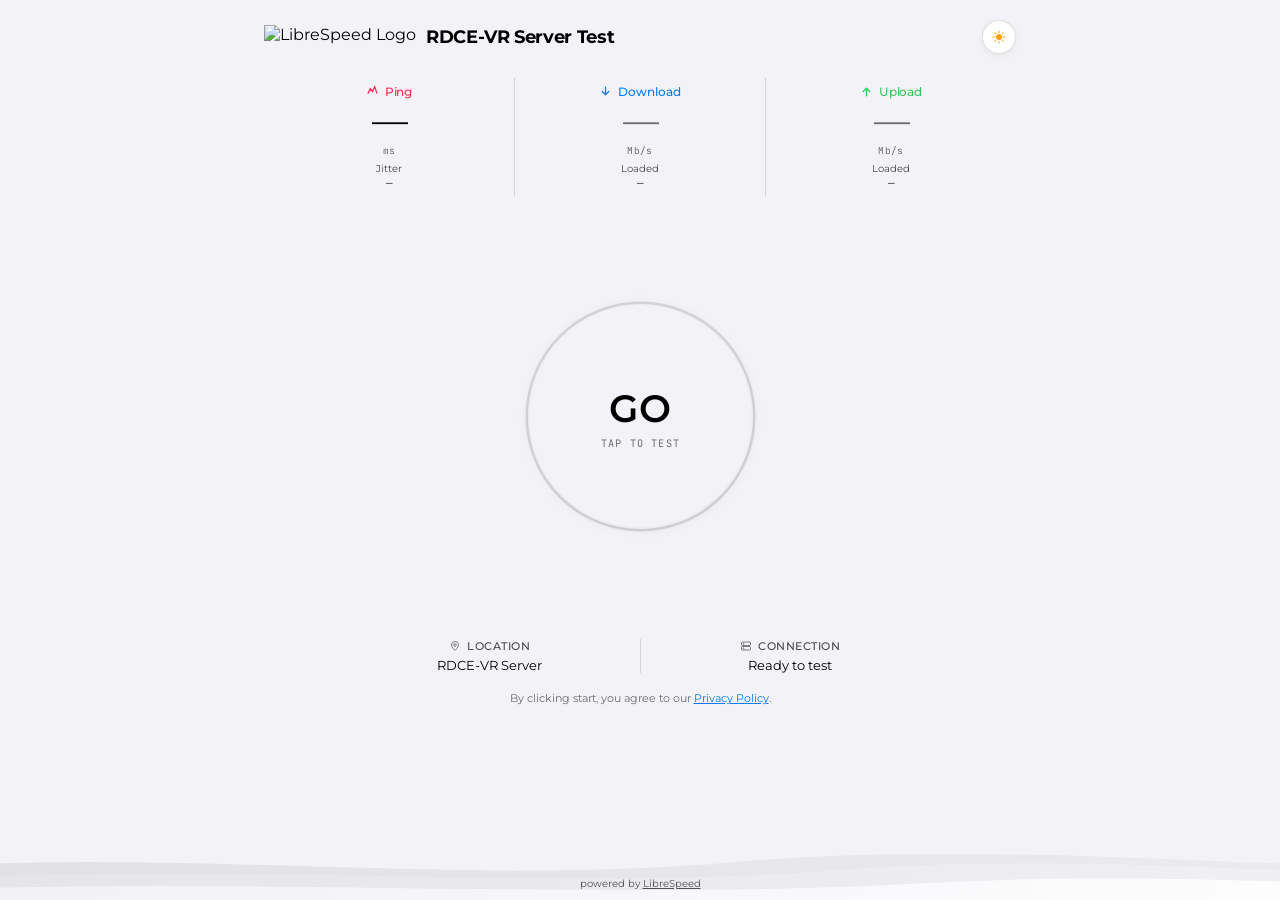
==== commit 0394fb90: "reverted fallback server paths to root php files without backend/ prefix to match official container" ====
--- a/index_librespeed.html
+++ b/index_librespeed.html
@@ -405,10 +405,10 @@
         const localServer = {
           name: "RDCE-VR Server",
           server: window.location.origin + "/",
-          dlURL: "backend/garbage.php",
-          ulURL: "backend/empty.php",
-          pingURL: "backend/empty.php",
-          getIpURL: "backend/getIP.php"
+          dlURL: "garbage.php",
+          ulURL: "empty.php",
+          pingURL: "empty.php",
+          getIpURL: "getIP.php"
         };
         serverList = [localServer];
         populateServerSelector();
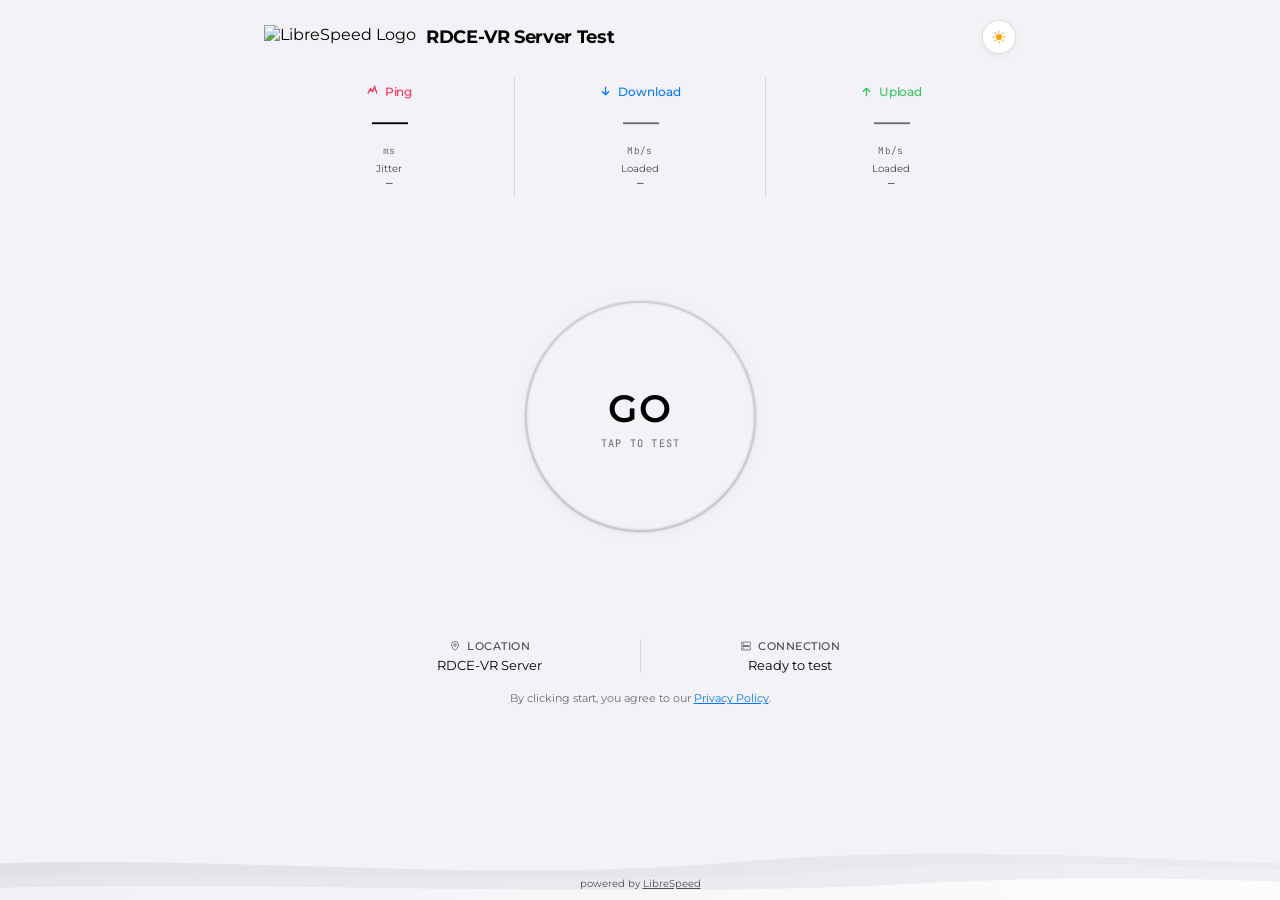
==== commit ee303d02: "changed fallback server paths to use backend/ prefix after confirming path validity via curl" ====
--- a/index_librespeed.html
+++ b/index_librespeed.html
@@ -405,10 +405,10 @@
         const localServer = {
           name: "RDCE-VR Server",
           server: window.location.origin + "/",
-          dlURL: "garbage.php",
-          ulURL: "empty.php",
-          pingURL: "empty.php",
-          getIpURL: "getIP.php"
+          dlURL: "backend/garbage.php",
+          ulURL: "backend/empty.php",
+          pingURL: "backend/empty.php",
+          getIpURL: "backend/getIP.php"
         };
         serverList = [localServer];
         populateServerSelector();
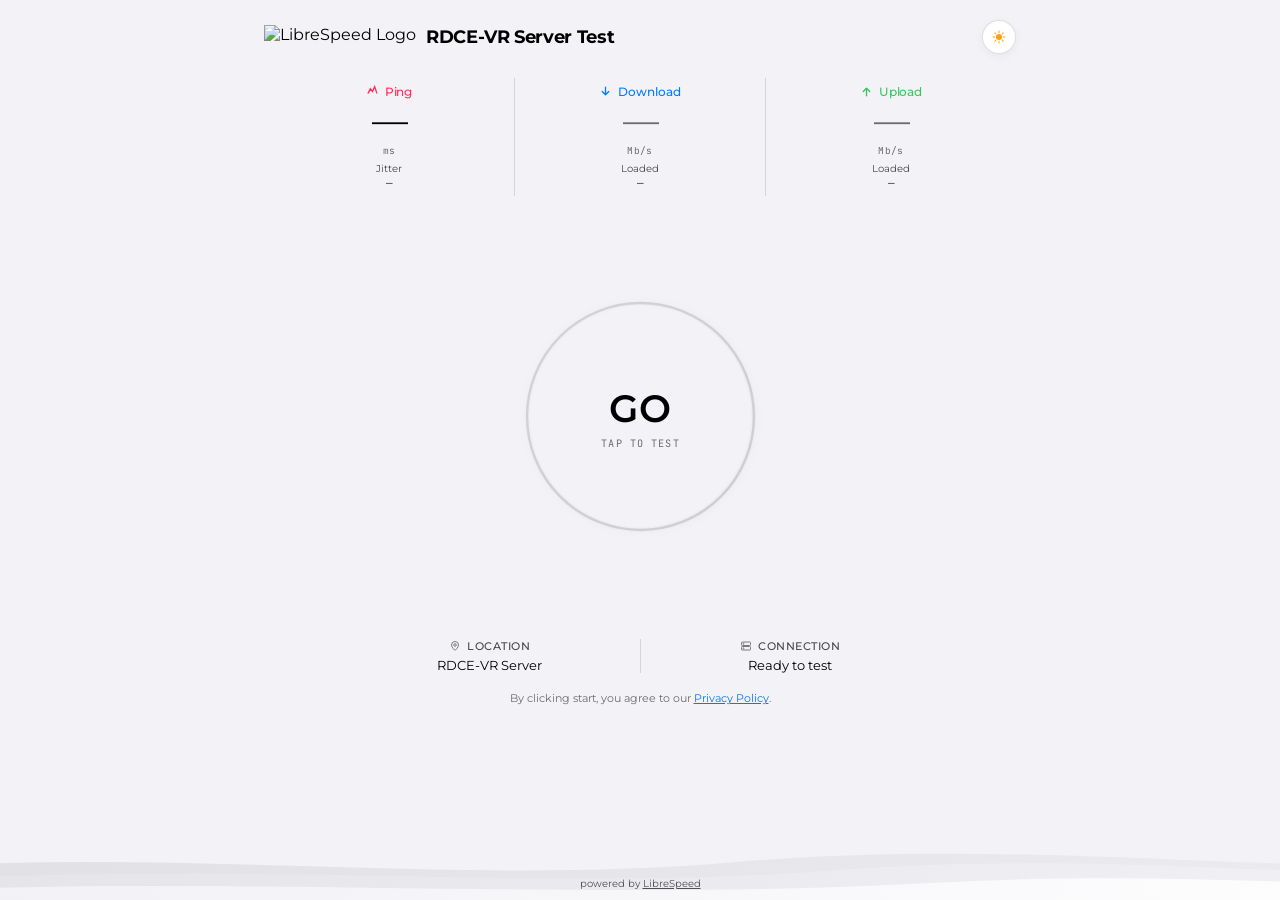
==== commit 04296d29: "added frontend/ path mapping to default.conf, updated HTML logo source to frontend/images/logo.svg, " ====
--- a/index_librespeed.html
+++ b/index_librespeed.html
@@ -22,7 +22,7 @@
 
     <div class="brand">
       <div class="brand-title-wrap">
-        <img src="images/logo.svg" alt="LibreSpeed Logo" id="brandLogo" style="height: 24px; vertical-align: middle;" />
+        <img src="frontend/images/logo.svg" alt="LibreSpeed Logo" id="brandLogo" style="height: 24px; vertical-align: middle;" />
         <h1>RDCE-VR Server Test</h1>
       </div>
       <div style="margin-left: auto; display: flex; align-items: center;">
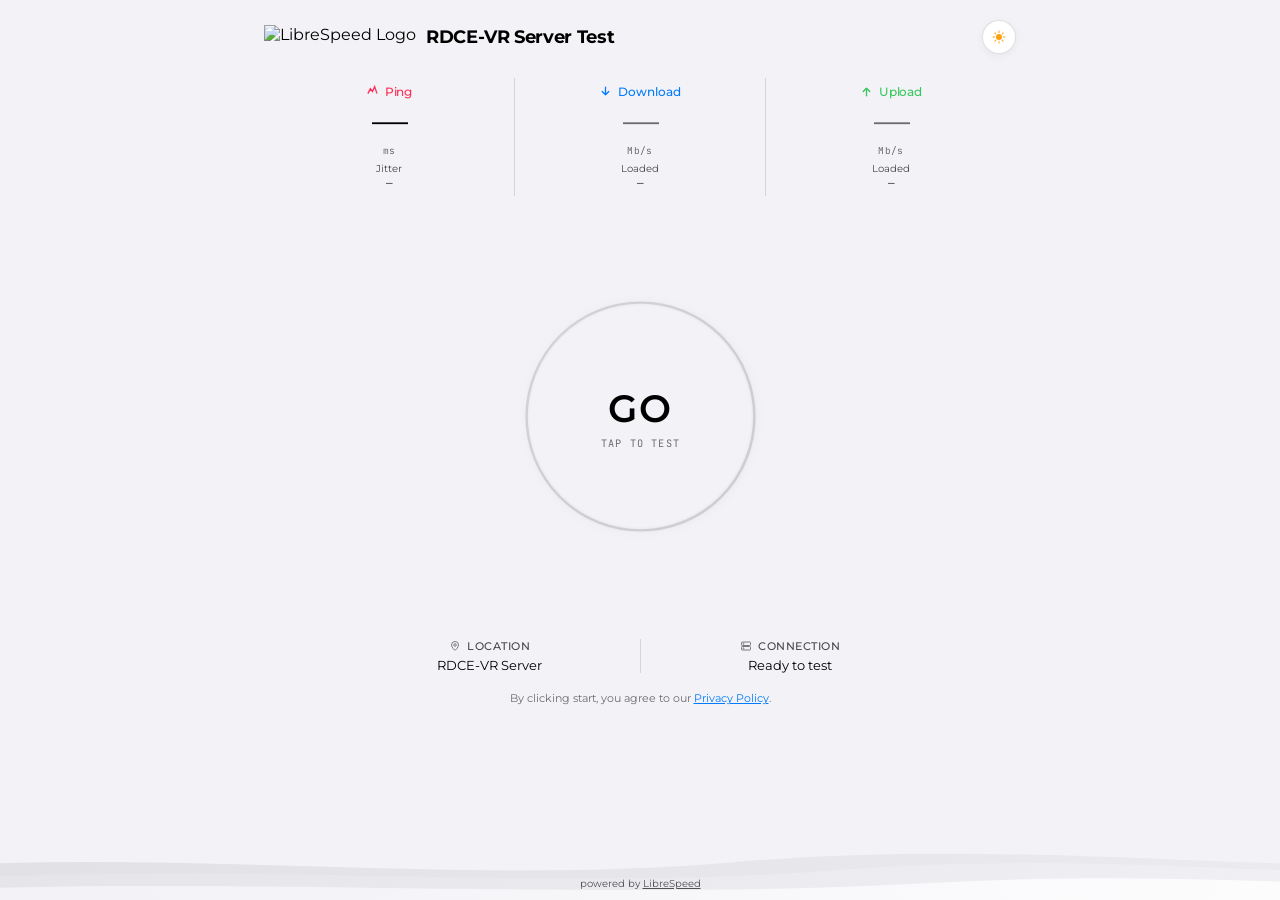
==== commit c101ef2c: "added isPrivateIp check inside s.onupdate to prevent private/container IP values from overwriting th" ====
--- a/index_librespeed.html
+++ b/index_librespeed.html
@@ -763,10 +763,25 @@
     const loadedPingsUp = [];
     let lastState = -1;
 
+    function isPrivateIp(ip) {
+      if (!ip) return true;
+      const cleanIp = ip.trim().split(' ')[0];
+      if (cleanIp.startsWith('127.') || cleanIp.startsWith('10.') || cleanIp.startsWith('192.168.')) return true;
+      if (cleanIp.startsWith('172.')) {
+        const parts = cleanIp.split('.');
+        if (parts.length >= 2) {
+          const second = parseInt(parts[1], 10);
+          if (second >= 16 && second <= 31) return true;
+        }
+      }
+      if (cleanIp === '::1' || cleanIp.startsWith('fe80:') || cleanIp.startsWith('fc00:') || cleanIp.startsWith('fd00:')) return true;
+      return false;
+    }
+
     s.onupdate = function(data) {
       const state = data.testState; // 0 starting, 1 download, 2 ping/jitter, 3 upload, 4 finished, 5 aborted
       
-      if (data.clientIp) {
+      if (data.clientIp && !isPrivateIp(data.clientIp)) {
         ipLine.textContent = data.clientIp;
       }
       
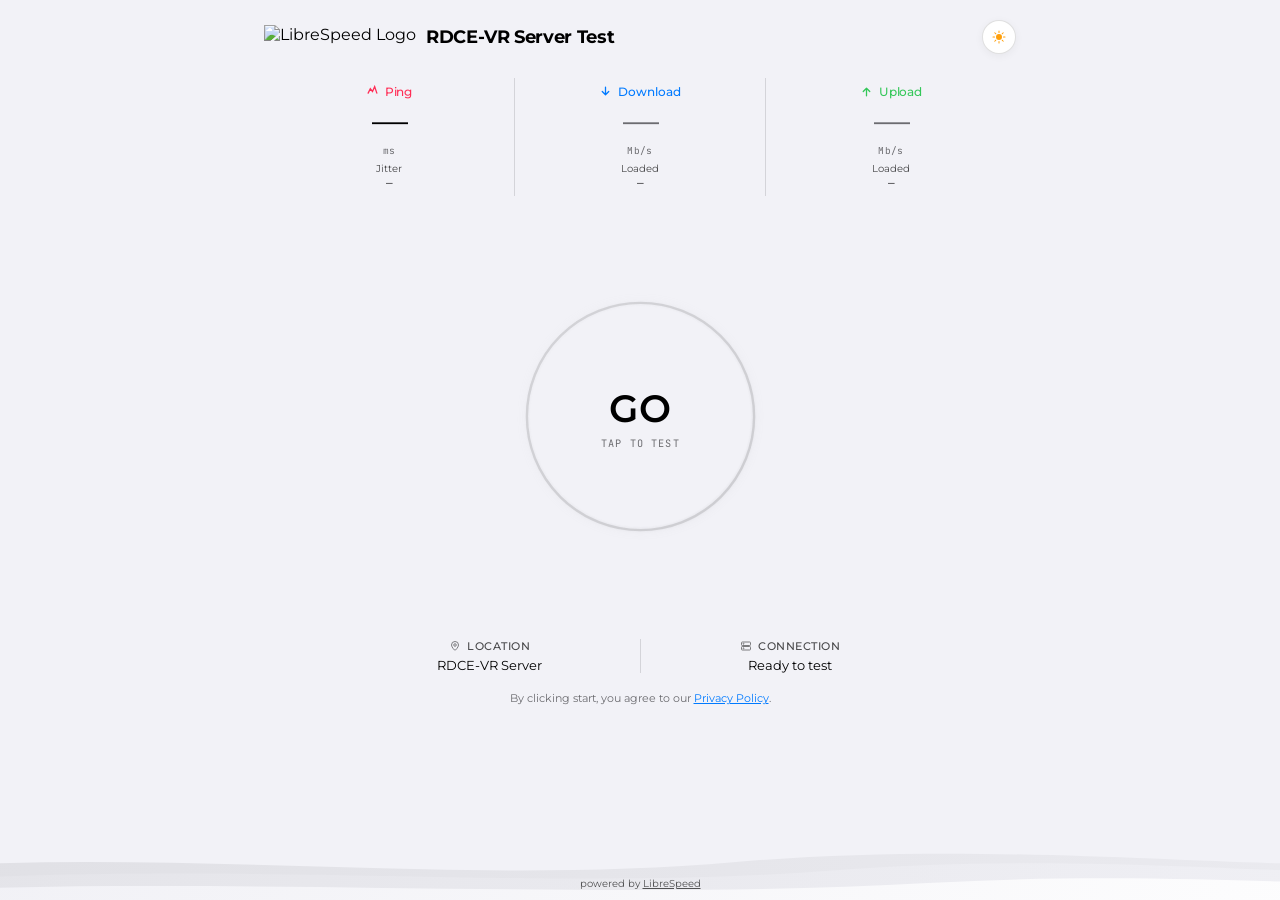
==== commit 0a57efd9: "refined IP validation to save resolvedPublicIp on load and compare it during updates, and expanded p" ====
--- a/index_librespeed.html
+++ b/index_librespeed.html
@@ -385,6 +385,7 @@
       .then(res => res.json())
       .then(data => {
         if (data.ip) {
+          window.resolvedPublicIp = data.ip;
           ipLine.textContent = `${data.ip} · ${data.org}`;
         }
       })
@@ -766,7 +767,7 @@
     function isPrivateIp(ip) {
       if (!ip) return true;
       const cleanIp = ip.trim().split(' ')[0];
-      if (cleanIp.startsWith('127.') || cleanIp.startsWith('10.') || cleanIp.startsWith('192.168.')) return true;
+      if (cleanIp.startsWith('127.') || cleanIp.startsWith('10.') || cleanIp.startsWith('192.')) return true;
       if (cleanIp.startsWith('172.')) {
         const parts = cleanIp.split('.');
         if (parts.length >= 2) {
@@ -781,8 +782,13 @@
     s.onupdate = function(data) {
       const state = data.testState; // 0 starting, 1 download, 2 ping/jitter, 3 upload, 4 finished, 5 aborted
       
-      if (data.clientIp && !isPrivateIp(data.clientIp)) {
-        ipLine.textContent = data.clientIp;
+      if (data.clientIp) {
+        const cleanIp = data.clientIp.trim().split(' ')[0];
+        const isMatchedPublic = window.resolvedPublicIp && (cleanIp === window.resolvedPublicIp);
+        const isNotPrivate = !window.resolvedPublicIp && !isPrivateIp(data.clientIp);
+        if (isMatchedPublic || isNotPrivate) {
+          ipLine.textContent = data.clientIp;
+        }
       }
       
       if (state === 0) {
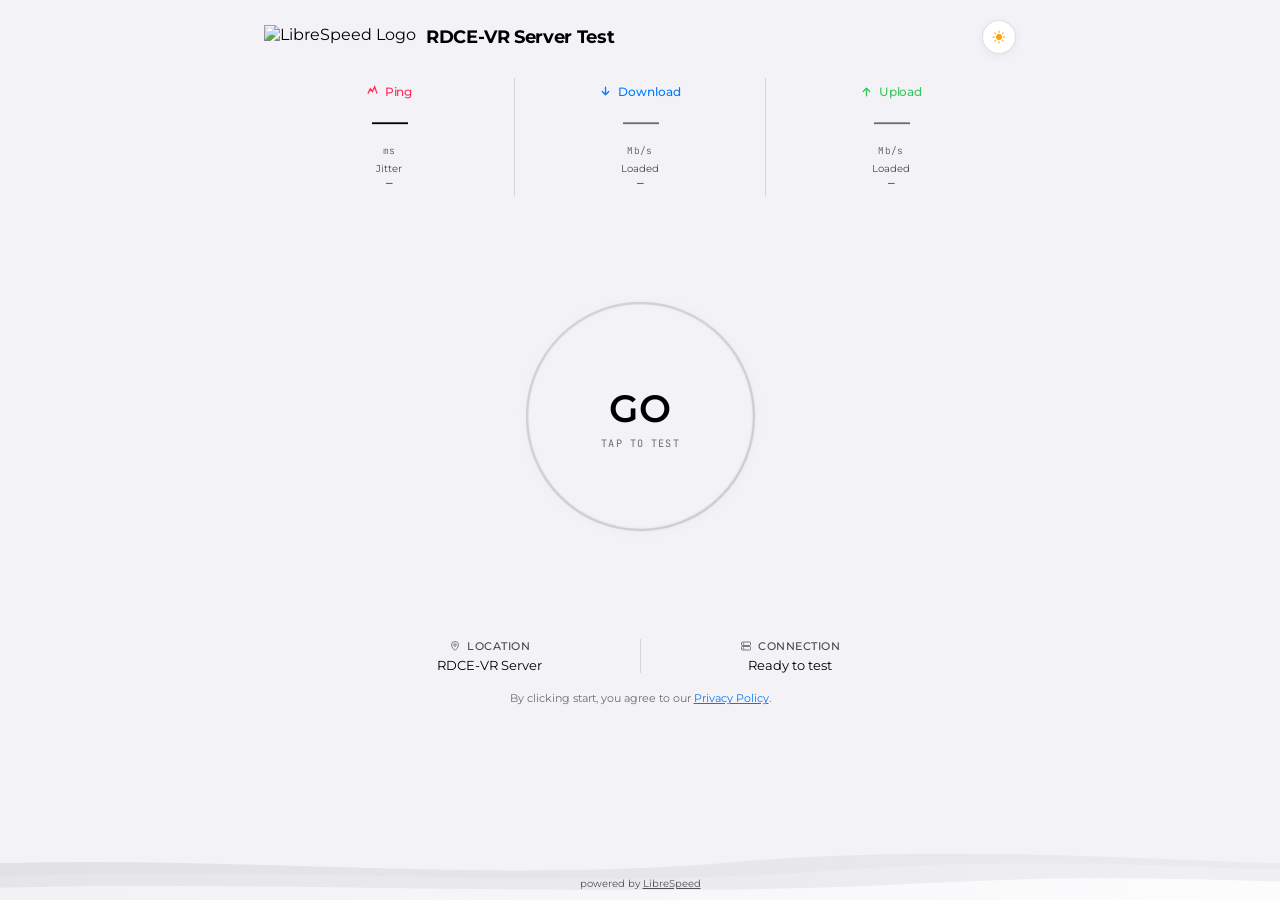
==== commit 066c0729: "hid location rows in scorecards, added shareBtn element to DOM, and connected triggers to display th" ====
--- a/index_librespeed.html
+++ b/index_librespeed.html
@@ -223,7 +223,7 @@
       </div>
       
       <div class="result-card-connection">
-        <div class="connection-row">
+        <div class="connection-row" style="display: none;">
           <span class="conn-lbl">Location</span>
           <span class="conn-val" id="cardLoc">—</span>
         </div>
@@ -238,6 +238,10 @@
       <button class="action-btn" id="copyImgBtn">
         <svg viewBox="0 0 24 24" fill="none" stroke="currentColor" stroke-width="2" style="width:14px; height:14px; margin-right:6px;"><rect x="9" y="9" width="13" height="13" rx="2" ry="2"/><path d="M5 15H4a2 2 0 0 1-2-2V4a2 2 0 0 1 2-2h9a2 2 0 0 1 2 2v1"/></svg>
         Copy Image
+      </button>
+      <button class="action-btn" id="shareBtn" style="display: none;">
+        <svg viewBox="0 0 24 24" fill="none" stroke="currentColor" stroke-width="2" style="width:14px; height:14px; margin-right:6px;"><path d="M4 12v8a2 2 0 0 0 2 2h12a2 2 0 0 0 2-2v-8M16 6l-4-4-4 4M12 2v13"/></svg>
+        Share
       </button>
       <button class="action-btn" id="backBtn">
         <svg viewBox="0 0 24 24" fill="none" stroke="currentColor" stroke-width="2" style="width:14px; height:14px; margin-right:6px;"><path d="M19 12H5M12 19l-7-7 7-7"/></svg>
@@ -322,7 +326,7 @@
         </div>
         
         <div class="result-card-connection">
-          <div class="connection-row">
+          <div class="connection-row" style="display: none;">
             <span class="conn-lbl">Location</span>
             <span class="conn-val" id="modalCardLoc">—</span>
           </div>
@@ -636,12 +640,30 @@
 
   // ---- Share Action Logic ----
   const shareBtn = $('shareBtn');
-  
-  if (shareBtn) {
+  const shareModal = $('shareModal');
+  const closeShareBtn = $('closeShareBtn');
+  
+  if (shareBtn && shareModal) {
     shareBtn.addEventListener('click', () => {
-      document.querySelector('.app-container').classList.add('finished-state');
+      shareModal.style.display = 'flex';
     });
   }
+  
+  if (closeShareBtn && shareModal) {
+    closeShareBtn.addEventListener('click', () => {
+      shareModal.style.display = 'none';
+    });
+  }
+  
+  // Close modals when clicking outside their contents
+  window.addEventListener('click', (e) => {
+    if (e.target === shareModal) {
+      shareModal.style.display = 'none';
+    }
+    if (e.target === privacyModal) {
+      privacyModal.style.display = 'none';
+    }
+  });
 
   // ---- Real Speedtest.js Execution ----
   let dlVisualDelayUntil = 0;
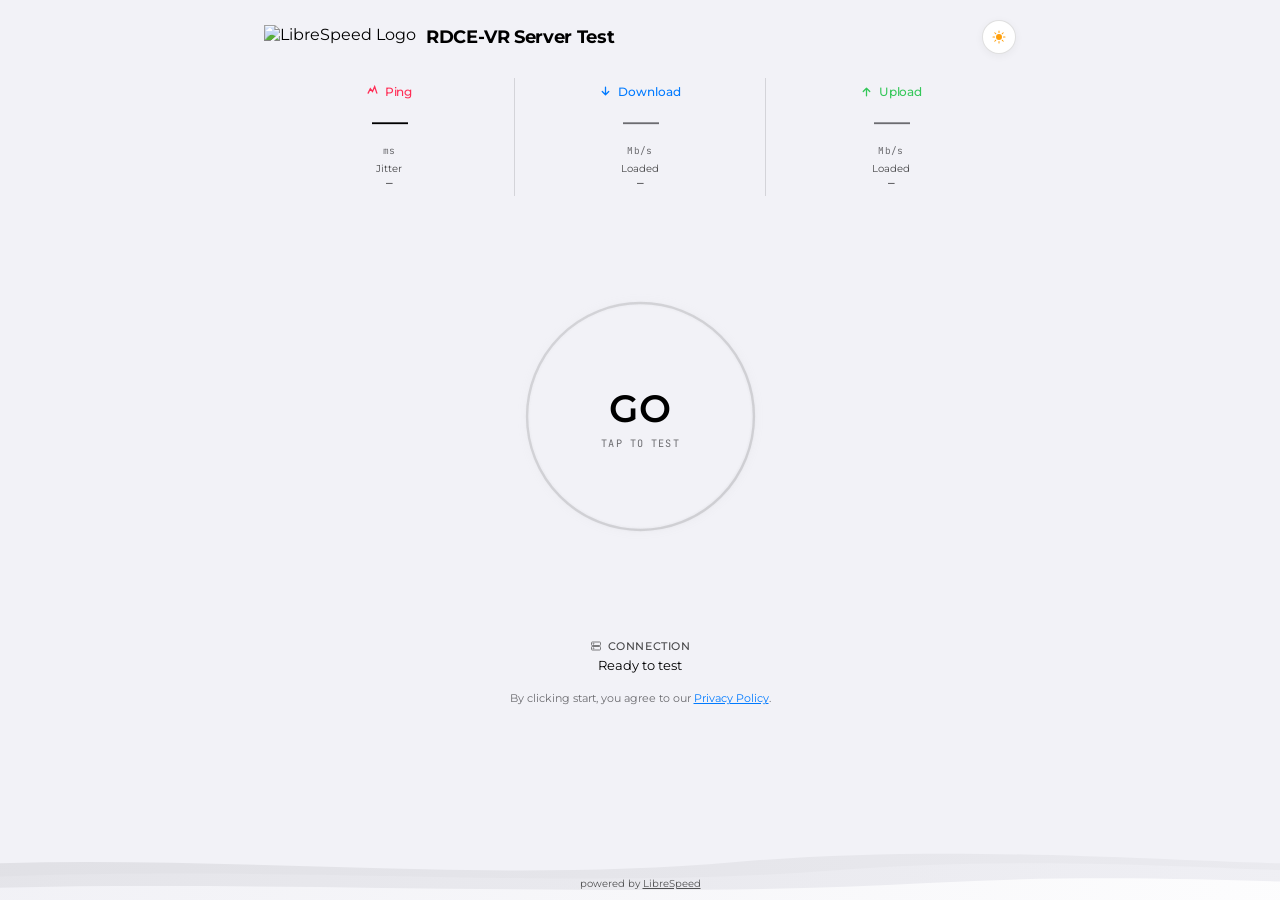
==== commit 30f8b13c: "hid location info-item under speed dial to center the connection details block on the home page" ====
--- a/index_librespeed.html
+++ b/index_librespeed.html
@@ -138,7 +138,7 @@
 
       <!-- Dedicated Connection Information Card -->
       <div class="connection-card">
-        <div class="info-item">
+        <div class="info-item" style="display: none;">
           <div class="info-label">
             <svg viewBox="0 0 24 24" fill="none" stroke="currentColor" stroke-width="2"><path d="M12 21s-7-6.1-7-11a7 7 0 0 1 14 0c0 4.9-7 11-7 11z"/><circle cx="12" cy="10" r="2.5"/></svg>
             Location
